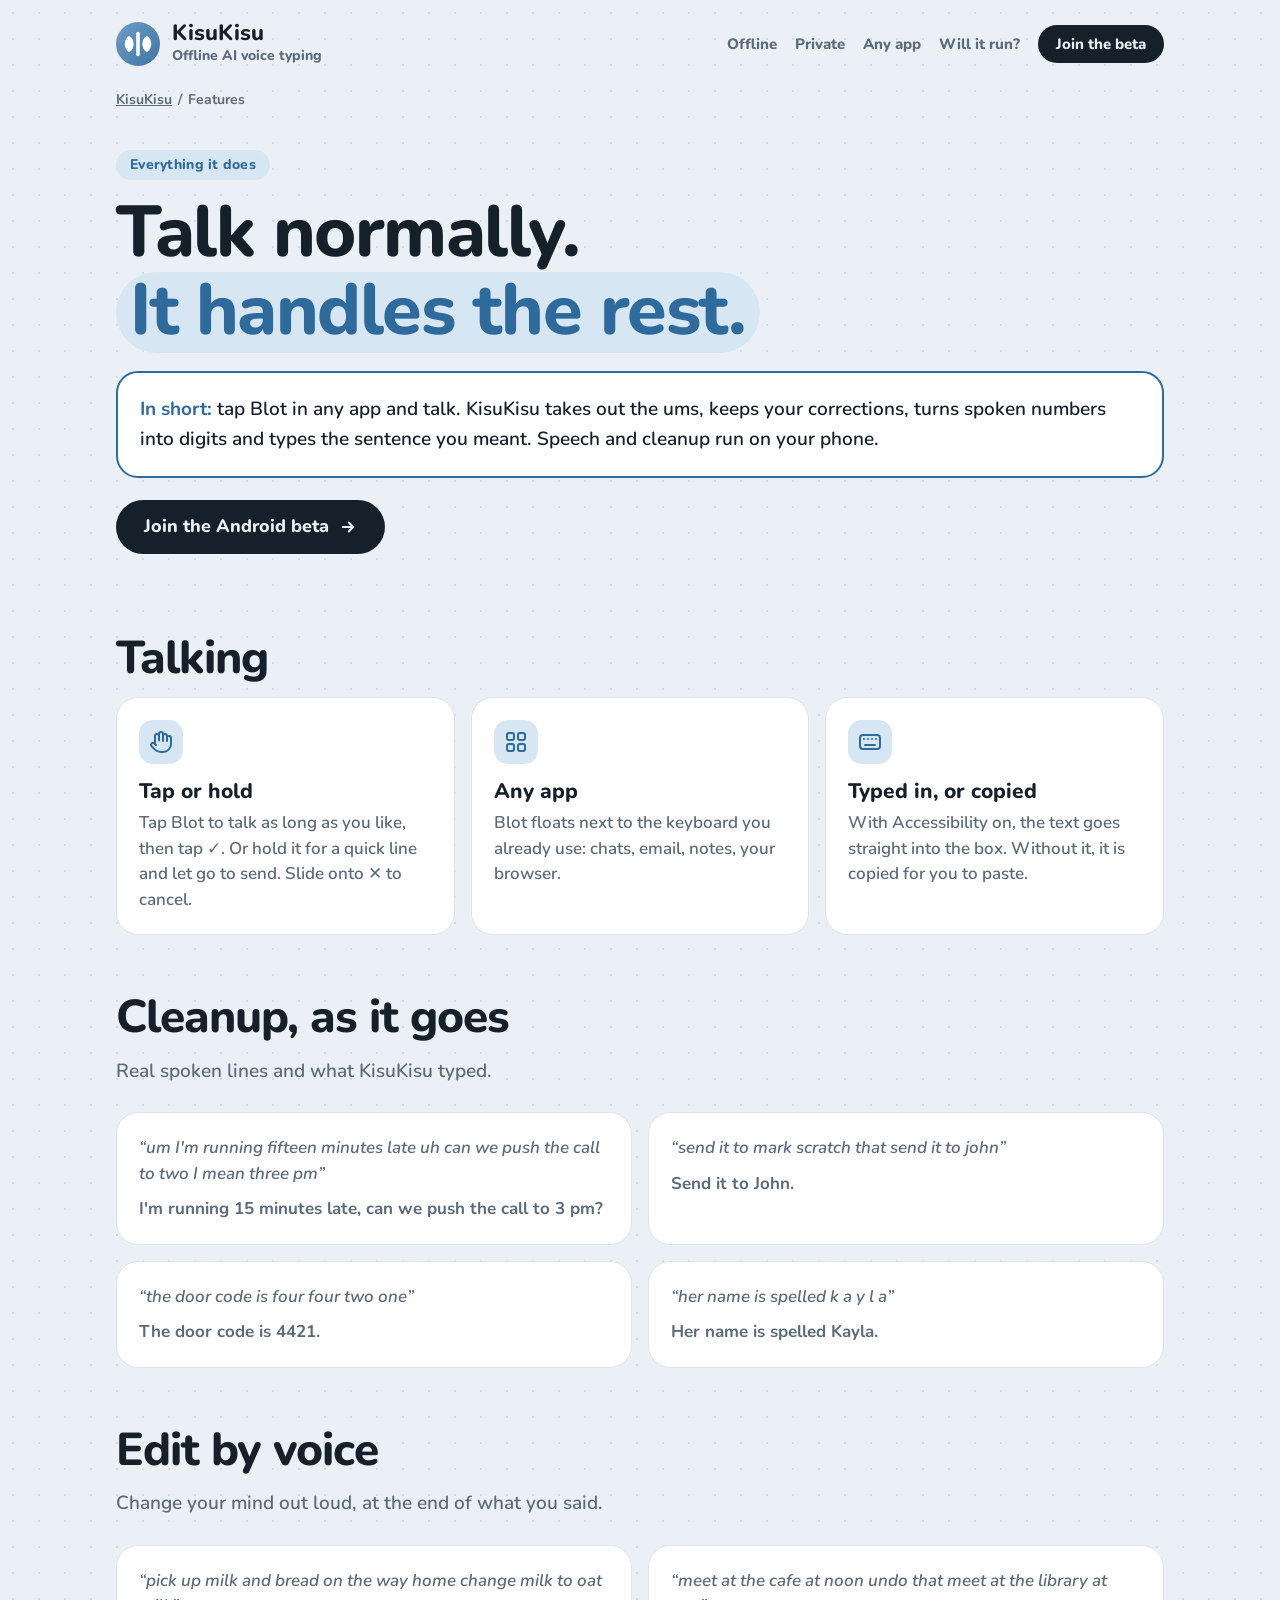
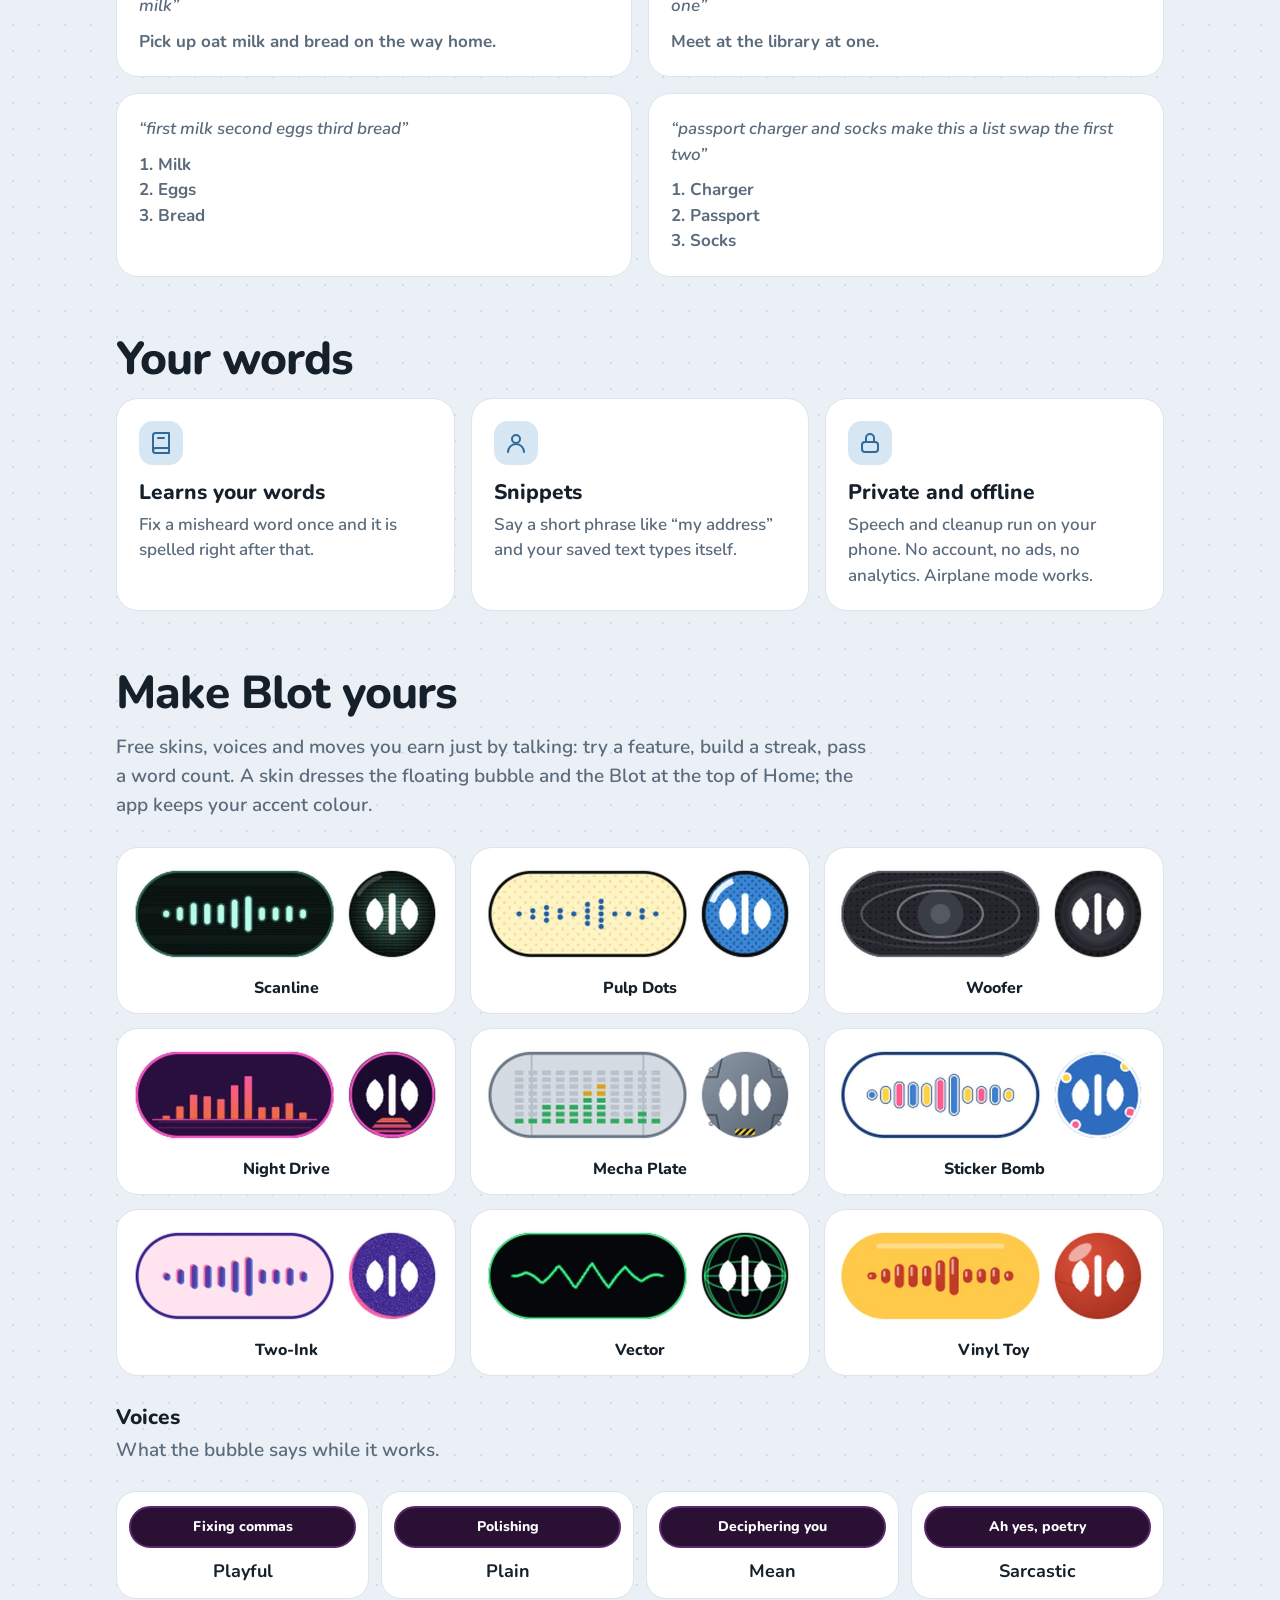
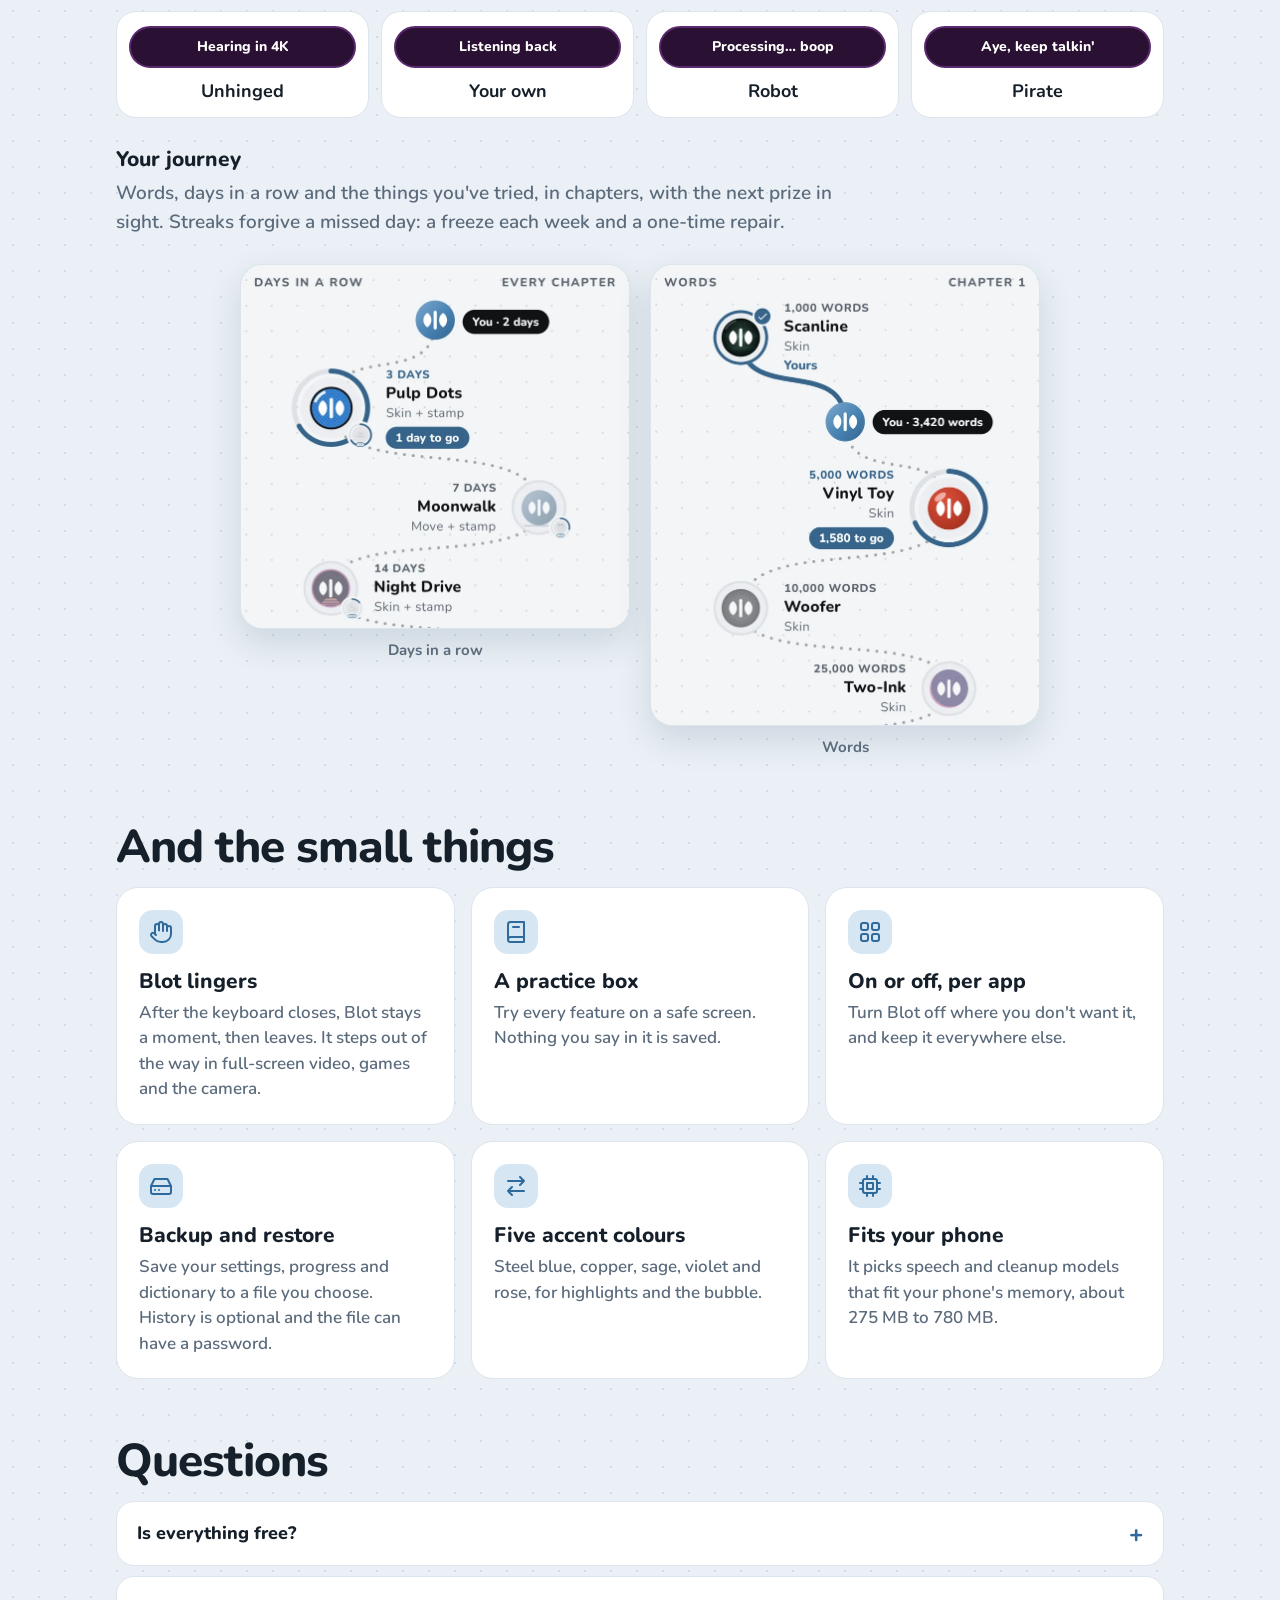
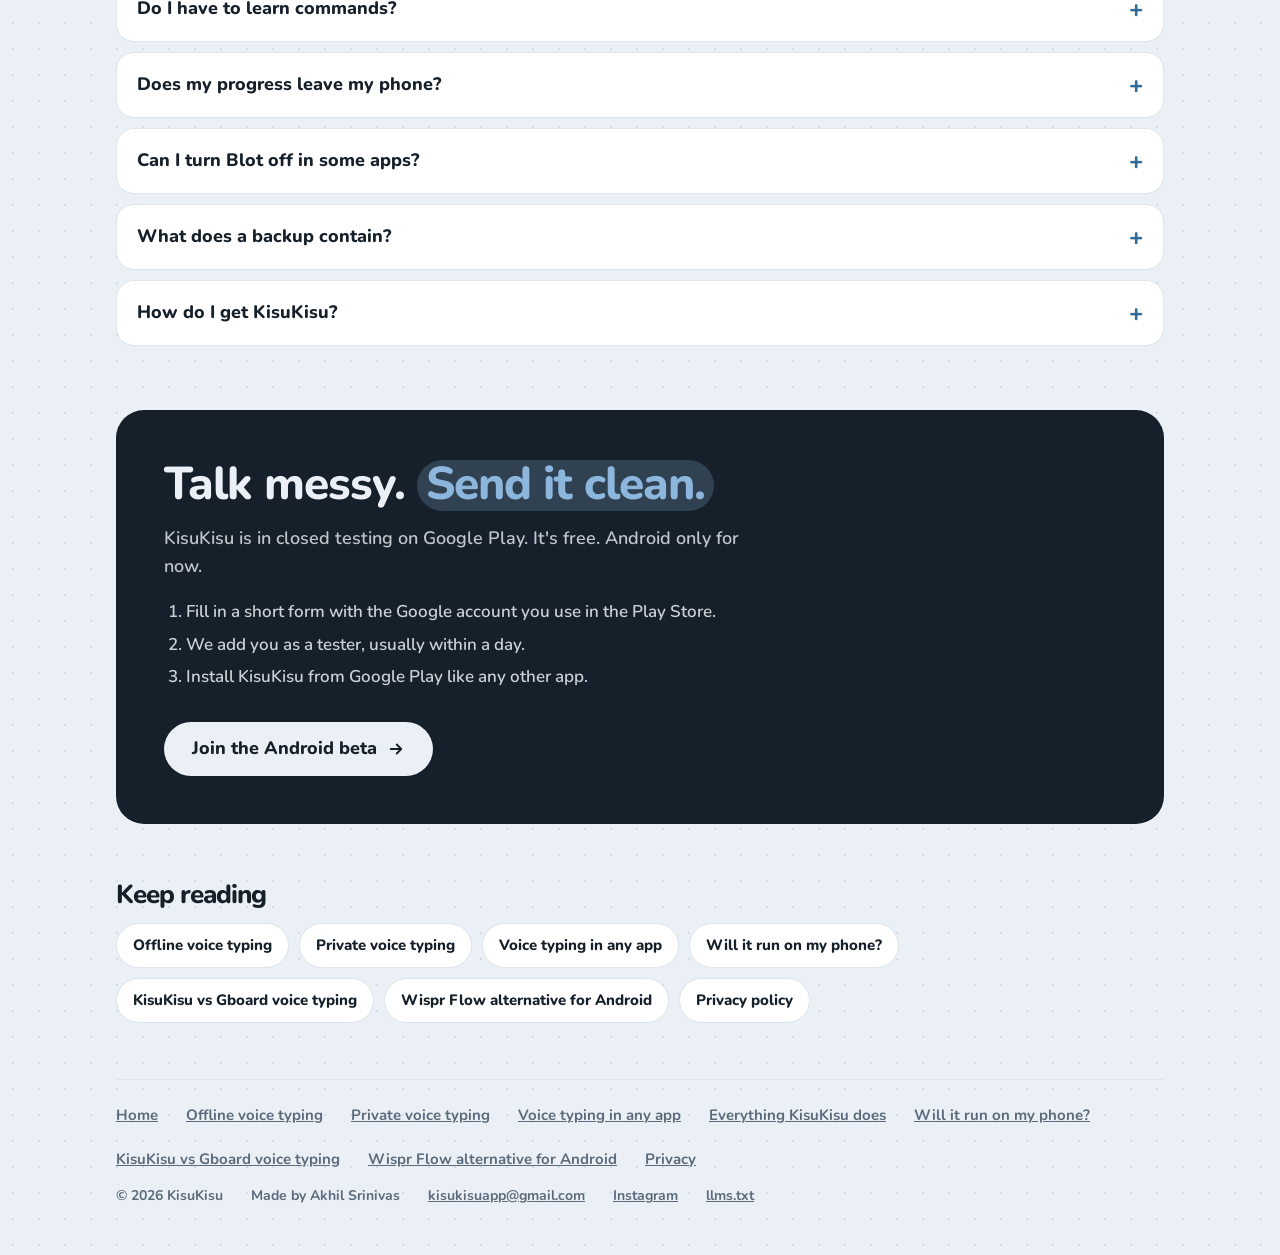
==== features.html @ 917e9ddc "Site: new homepage around the app's real bubble, one Features page, no version talk The homepage Blo" ====
<!doctype html>
<html lang="en">
<head>
<meta charset="utf-8">
<meta name="viewport" content="width=device-width, initial-scale=1">
<title>KisuKisu Features: Voice Typing Cleanup, Edit by Voice, Skins and More</title>
<meta name="description" content="Everything KisuKisu does: cleans up speech as you talk, edits by voice, learns your words, works in any app, runs on your phone, and lets you earn free skins and voices.">
<link rel="canonical" href="https://kisukisu-app.github.io/features.html">
<meta name="robots" content="index, follow">
<meta name="theme-color" content="#EAF0F5">
<meta property="og:type" content="article">
<meta property="og:site_name" content="KisuKisu">
<meta property="og:title" content="KisuKisu Features: Voice Typing Cleanup, Edit by Voice, Skins and More">
<meta property="og:description" content="Everything KisuKisu does: cleans up speech as you talk, edits by voice, learns your words, works in any app, runs on your phone, and lets you earn free skins and voices.">
<meta property="og:url" content="https://kisukisu-app.github.io/features.html">
<meta property="og:image" content="https://kisukisu-app.github.io/assets/og.png">
<meta property="og:image:width" content="1200">
<meta property="og:image:height" content="630">
<meta property="og:image:alt" content="KisuKisu: Talk messy. Send it clean. A phone with the voice bubble above the keyboard.">
<meta name="twitter:card" content="summary_large_image">
<meta name="twitter:title" content="KisuKisu Features: Voice Typing Cleanup, Edit by Voice, Skins and More">
<meta name="twitter:description" content="Everything KisuKisu does: cleans up speech as you talk, edits by voice, learns your words, works in any app, runs on your phone, and lets you earn free skins and voices.">
<meta name="twitter:image" content="https://kisukisu-app.github.io/assets/og.png">
<link rel="preconnect" href="https://fonts.googleapis.com">
<link rel="preconnect" href="https://fonts.gstatic.com" crossorigin>
<link href="https://fonts.googleapis.com/css2?family=Nunito:wght@600;700;800&display=swap" rel="stylesheet">
<link rel="stylesheet" href="assets/site.css">
<script type="application/ld+json">
{
 "@context": "https://schema.org",
 "@type": "BreadcrumbList",
 "itemListElement": [
  {
   "@type": "ListItem",
   "position": 1,
   "name": "KisuKisu",
   "item": "https://kisukisu-app.github.io/"
  },
  {
   "@type": "ListItem",
   "position": 2,
   "name": "Features",
   "item": "https://kisukisu-app.github.io/features.html"
  }
 ]
}
</script>
<script type="application/ld+json">
{
 "@context": "https://schema.org",
 "@type": "FAQPage",
 "mainEntity": [
  {
   "@type": "Question",
   "name": "Is everything free?",
   "acceptedAnswer": {
    "@type": "Answer",
    "text": "Yes. KisuKisu is free, and so are the skins, voices and moves. There is nothing to buy, and nothing you earn is ever taken away."
   }
  },
  {
   "@type": "Question",
   "name": "Do I have to learn commands?",
   "acceptedAnswer": {
    "@type": "Answer",
    "text": "No. Talk normally and the cleanup does the rest. The spoken edits below are there when you want them."
   }
  },
  {
   "@type": "Question",
   "name": "Does my progress leave my phone?",
   "acceptedAnswer": {
    "@type": "Answer",
    "text": "No. Your journey, streaks and rewards stay on the phone. Nothing is sent anywhere."
   }
  },
  {
   "@type": "Question",
   "name": "Can I turn Blot off in some apps?",
   "acceptedAnswer": {
    "@type": "Answer",
    "text": "Yes. Turn the bubble on or off for each app."
   }
  },
  {
   "@type": "Question",
   "name": "What does a backup contain?",
   "acceptedAnswer": {
    "@type": "Answer",
    "text": "Your settings, rewards progress, per-app choices and dictionary. Dictation history is optional and you choose it. You can add a password. The file goes where you save it, and KisuKisu never sends it anywhere."
   }
  },
  {
   "@type": "Question",
   "name": "How do I get KisuKisu?",
   "acceptedAnswer": {
    "@type": "Answer",
    "text": "KisuKisu is in closed testing on Google Play. Fill in the short form with the Google account you use in the Play Store. We add you, usually within a day, and you install it from Google Play."
   }
  }
 ]
}
</script>
</head>
<body>
<div class="wrap">
<header class="top">
  <a class="lock" href="./" aria-label="KisuKisu home"><svg width="44" height="44" viewBox="0 0 100 100" aria-hidden="true"><defs><linearGradient id="g" x1="0" y1="0" x2="1" y2="1"><stop offset="0" stop-color="#6E9CC6"/><stop offset="1" stop-color="#3F76A4"/></linearGradient></defs><circle cx="50" cy="50" r="50" fill="url(#g)"/><path transform="translate(7 7) scale(0.86)" fill="#fff" d="M26.7,28.5 A25.43,25.43 0 0,0 26.7,71.5 A25.43,25.43 0 0,0 26.7,28.5 Z M45.25,22.05 A4.75,4.75 0 0,1 54.75,22.05 L54.75,77.95 A4.75,4.75 0 0,1 45.25,77.95 Z M73.3,28.5 A25.43,25.43 0 0,0 73.3,71.5 A25.43,25.43 0 0,0 73.3,28.5 Z"/></svg><div><b>KisuKisu</b><span>Offline AI voice typing</span></div></a>
  <nav aria-label="Main"><a class="nl" href="offline-voice-typing.html">Offline</a><a class="nl" href="private-voice-typing.html">Private</a><a class="nl" href="voice-typing-any-app.html">Any app</a><a class="nl" href="will-it-run-on-my-phone.html">Will it run?</a><a class="cta small" href="https://forms.gle/dwdAoq4V1xZWSHcG6">Join the beta</a></nav>
</header>
<main>

<nav class="crumbs" aria-label="Breadcrumb"><a href="./">KisuKisu</a><span aria-hidden="true">/</span>Features</nav>
<section class="hero">
  <p class="kicker">Everything it does</p>
  <h1 class="mid">Talk normally. <em>It handles the rest.</em></h1>
  <div class="answer"><b>In short:</b> tap Blot in any app and talk. KisuKisu takes out the ums, keeps your corrections, turns spoken numbers into digits and types the sentence you meant. Speech and cleanup run on your phone.</div>
  <p style="margin-top:22px"><a class="cta" href="https://forms.gle/dwdAoq4V1xZWSHcG6">Join the Android beta <svg width="18" height="18" viewBox="0 0 24 24" fill="none" stroke="currentColor" stroke-width="2.5" stroke-linecap="round" stroke-linejoin="round" aria-hidden="true"><path d="M5 12h14M13 6l6 6-6 6"/></svg></a></p>
</section>

<section>
  <h2>Talking</h2>
  <div class="grid">
<div class="card"><div class="ico"><svg width="24" height="24" viewBox="0 0 24 24" fill="none" stroke="currentColor" stroke-width="2" stroke-linecap="round" stroke-linejoin="round" aria-hidden="true"><path d="M18 11V6a2 2 0 0 0-4 0v5M14 10V4a2 2 0 0 0-4 0v6M10 10.5V6a2 2 0 0 0-4 0v8"/><path d="M18 8a2 2 0 1 1 4 0v6a8 8 0 0 1-8 8h-2c-2.8 0-4.5-.9-6-2.4l-3.6-3.6a2 2 0 0 1 2.8-2.8L7 15"/></svg></div><h3>Tap or hold</h3><p>Tap Blot to talk as long as you like, then tap ✓. Or hold it for a quick line and let go to send. Slide onto ✕ to cancel.</p></div>
<div class="card"><div class="ico"><svg width="24" height="24" viewBox="0 0 24 24" fill="none" stroke="currentColor" stroke-width="2" stroke-linecap="round" stroke-linejoin="round" aria-hidden="true"><rect x="3" y="3" width="7" height="7" rx="2"/><rect x="14" y="3" width="7" height="7" rx="2"/><rect x="3" y="14" width="7" height="7" rx="2"/><rect x="14" y="14" width="7" height="7" rx="2"/></svg></div><h3>Any app</h3><p>Blot floats next to the keyboard you already use: chats, email, notes, your browser.</p></div>
<div class="card"><div class="ico"><svg width="24" height="24" viewBox="0 0 24 24" fill="none" stroke="currentColor" stroke-width="2" stroke-linecap="round" stroke-linejoin="round" aria-hidden="true"><rect x="2" y="5" width="20" height="14" rx="3"/><path d="M6 9h.01M10 9h.01M14 9h.01M18 9h.01M7 15h10"/></svg></div><h3>Typed in, or copied</h3><p>With Accessibility on, the text goes straight into the box. Without it, it is copied for you to paste.</p></div>
</div>
</section>

<section>
  <h2>Cleanup, as it goes</h2>
  <p class="sub">Real spoken lines and what KisuKisu typed.</p>
  <div class="grid two">
    <div class="card"><p><i>“um I'm running fifteen minutes late uh can we push the call to two I mean three pm”</i></p><p><b>I'm running 15 minutes late, can we push the call to 3 pm?</b></p></div>
    <div class="card"><p><i>“send it to mark scratch that send it to john”</i></p><p><b>Send it to John.</b></p></div>
    <div class="card"><p><i>“the door code is four four two one”</i></p><p><b>The door code is 4421.</b></p></div>
    <div class="card"><p><i>“her name is spelled k a y l a”</i></p><p><b>Her name is spelled Kayla.</b></p></div>
  </div>
</section>

<section>
  <h2>Edit by voice</h2>
  <p class="sub">Change your mind out loud, at the end of what you said.</p>
  <div class="grid two">
    <div class="card"><p><i>“pick up milk and bread on the way home change milk to oat milk”</i></p><p><b>Pick up oat milk and bread on the way home.</b></p></div>
    <div class="card"><p><i>“meet at the cafe at noon undo that meet at the library at one”</i></p><p><b>Meet at the library at one.</b></p></div>
    <div class="card"><p><i>“first milk second eggs third bread”</i></p><p><b>1. Milk<br>2. Eggs<br>3. Bread</b></p></div>
    <div class="card"><p><i>“passport charger and socks make this a list swap the first two”</i></p><p><b>1. Charger<br>2. Passport<br>3. Socks</b></p></div>
  </div>
</section>

<section>
  <h2>Your words</h2>
  <div class="grid">
<div class="card"><div class="ico"><svg width="24" height="24" viewBox="0 0 24 24" fill="none" stroke="currentColor" stroke-width="2" stroke-linecap="round" stroke-linejoin="round" aria-hidden="true"><path d="M4 19.5v-15A2.5 2.5 0 0 1 6.5 2H20v20H6.5a2.5 2.5 0 0 1 0-5H20"/><path d="M9 7h6"/></svg></div><h3>Learns your words</h3><p>Fix a misheard word once and it is spelled right after that.</p></div>
<div class="card"><div class="ico"><svg width="24" height="24" viewBox="0 0 24 24" fill="none" stroke="currentColor" stroke-width="2" stroke-linecap="round" stroke-linejoin="round" aria-hidden="true"><circle cx="12" cy="8" r="4"/><path d="M4 21a8 8 0 0 1 16 0"/></svg></div><h3>Snippets</h3><p>Say a short phrase like “my address” and your saved text types itself.</p></div>
<div class="card"><div class="ico"><svg width="24" height="24" viewBox="0 0 24 24" fill="none" stroke="currentColor" stroke-width="2" stroke-linecap="round" stroke-linejoin="round" aria-hidden="true"><rect x="4" y="11" width="16" height="10" rx="3"/><path d="M8 11V7a4 4 0 0 1 8 0v4"/></svg></div><h3>Private and offline</h3><p>Speech and cleanup run on your phone. No account, no ads, no analytics. Airplane mode works.</p></div>
</div>
</section>

<section id="make-it-yours">
  <h2>Make Blot yours</h2>
  <p class="sub">Free skins, voices and moves you earn just by talking: try a feature, build a streak, pass a word count. A skin dresses the floating bubble and the Blot at the top of Home; the app keeps your accent colour.</p>
  <div class="skins"><figure class="skin"><img src="assets/app/skin-scanline.webp" width="284" height="96" loading="lazy" alt="Scanline skin: the listening pill and the bubble"><figcaption>Scanline</figcaption></figure><figure class="skin"><img src="assets/app/skin-pulp.webp" width="284" height="96" loading="lazy" alt="Pulp Dots skin: the listening pill and the bubble"><figcaption>Pulp Dots</figcaption></figure><figure class="skin"><img src="assets/app/skin-woofer.webp" width="284" height="96" loading="lazy" alt="Woofer skin: the listening pill and the bubble"><figcaption>Woofer</figcaption></figure><figure class="skin"><img src="assets/app/skin-nightdrive.webp" width="284" height="96" loading="lazy" alt="Night Drive skin: the listening pill and the bubble"><figcaption>Night Drive</figcaption></figure><figure class="skin"><img src="assets/app/skin-mecha.webp" width="284" height="96" loading="lazy" alt="Mecha Plate skin: the listening pill and the bubble"><figcaption>Mecha Plate</figcaption></figure><figure class="skin"><img src="assets/app/skin-sticker.webp" width="284" height="96" loading="lazy" alt="Sticker Bomb skin: the listening pill and the bubble"><figcaption>Sticker Bomb</figcaption></figure><figure class="skin"><img src="assets/app/skin-twoink.webp" width="284" height="96" loading="lazy" alt="Two-Ink skin: the listening pill and the bubble"><figcaption>Two-Ink</figcaption></figure><figure class="skin"><img src="assets/app/skin-vector.webp" width="284" height="96" loading="lazy" alt="Vector skin: the listening pill and the bubble"><figcaption>Vector</figcaption></figure><figure class="skin"><img src="assets/app/skin-vinyl.webp" width="284" height="96" loading="lazy" alt="Vinyl Toy skin: the listening pill and the bubble"><figcaption>Vinyl Toy</figcaption></figure></div>
  <h3 style="margin-top:28px">Voices</h3>
  <p class="sub">What the bubble says while it works.</p>
  <div class="voices"><div class="voice"><span class="vline">Fixing commas</span><b>Playful</b></div><div class="voice"><span class="vline">Polishing</span><b>Plain</b></div><div class="voice"><span class="vline">Deciphering you</span><b>Mean</b></div><div class="voice"><span class="vline">Ah yes, poetry</span><b>Sarcastic</b></div><div class="voice"><span class="vline">Hearing in 4K</span><b>Unhinged</b></div><div class="voice"><span class="vline">Listening back</span><b>Your own</b></div><div class="voice"><span class="vline">Processing… boop</span><b>Robot</b></div><div class="voice"><span class="vline">Aye, keep talkin&#x27;</span><b>Pirate</b></div></div>
  <h3 style="margin-top:28px">Your journey</h3>
  <p class="sub">Words, days in a row and the things you've tried, in chapters, with the next prize in sight. Streaks forgive a missed day: a freeze each week and a one-time repair.</p>
  <div class="shots">
    <figure class="shot"><img src="assets/app/crop-journey-days.webp" width="780" height="730" loading="lazy" alt="Your journey, days in a row: 3 days unlocks the Pulp Dots skin, 7 days the Moonwalk move, 14 days the Night Drive skin"><figcaption>Days in a row</figcaption></figure>
    <figure class="shot"><img src="assets/app/crop-journey-words.webp" width="780" height="925" loading="lazy" alt="Your journey, words: 1,000 words unlocks Scanline, 5,000 Vinyl Toy, 10,000 Woofer, 25,000 Two-Ink"><figcaption>Words</figcaption></figure>
  </div>
</section>

<section>
  <h2>And the small things</h2>
  <div class="grid">
<div class="card"><div class="ico"><svg width="24" height="24" viewBox="0 0 24 24" fill="none" stroke="currentColor" stroke-width="2" stroke-linecap="round" stroke-linejoin="round" aria-hidden="true"><path d="M18 11V6a2 2 0 0 0-4 0v5M14 10V4a2 2 0 0 0-4 0v6M10 10.5V6a2 2 0 0 0-4 0v8"/><path d="M18 8a2 2 0 1 1 4 0v6a8 8 0 0 1-8 8h-2c-2.8 0-4.5-.9-6-2.4l-3.6-3.6a2 2 0 0 1 2.8-2.8L7 15"/></svg></div><h3>Blot lingers</h3><p>After the keyboard closes, Blot stays a moment, then leaves. It steps out of the way in full-screen video, games and the camera.</p></div>
<div class="card"><div class="ico"><svg width="24" height="24" viewBox="0 0 24 24" fill="none" stroke="currentColor" stroke-width="2" stroke-linecap="round" stroke-linejoin="round" aria-hidden="true"><path d="M4 19.5v-15A2.5 2.5 0 0 1 6.5 2H20v20H6.5a2.5 2.5 0 0 1 0-5H20"/><path d="M9 7h6"/></svg></div><h3>A practice box</h3><p>Try every feature on a safe screen. Nothing you say in it is saved.</p></div>
<div class="card"><div class="ico"><svg width="24" height="24" viewBox="0 0 24 24" fill="none" stroke="currentColor" stroke-width="2" stroke-linecap="round" stroke-linejoin="round" aria-hidden="true"><rect x="3" y="3" width="7" height="7" rx="2"/><rect x="14" y="3" width="7" height="7" rx="2"/><rect x="3" y="14" width="7" height="7" rx="2"/><rect x="14" y="14" width="7" height="7" rx="2"/></svg></div><h3>On or off, per app</h3><p>Turn Blot off where you don't want it, and keep it everywhere else.</p></div>
<div class="card"><div class="ico"><svg width="24" height="24" viewBox="0 0 24 24" fill="none" stroke="currentColor" stroke-width="2" stroke-linecap="round" stroke-linejoin="round" aria-hidden="true"><path d="M22 12H2M5.5 5h13L22 12v6a2 2 0 0 1-2 2H4a2 2 0 0 1-2-2v-6z"/><path d="M6 16h.01M10 16h.01"/></svg></div><h3>Backup and restore</h3><p>Save your settings, progress and dictionary to a file you choose. History is optional and the file can have a password.</p></div>
<div class="card"><div class="ico"><svg width="24" height="24" viewBox="0 0 24 24" fill="none" stroke="currentColor" stroke-width="2" stroke-linecap="round" stroke-linejoin="round" aria-hidden="true"><path d="m16 3 4 4-4 4M20 7H4M8 21l-4-4 4-4M4 17h16"/></svg></div><h3>Five accent colours</h3><p>Steel blue, copper, sage, violet and rose, for highlights and the bubble.</p></div>
<div class="card"><div class="ico"><svg width="24" height="24" viewBox="0 0 24 24" fill="none" stroke="currentColor" stroke-width="2" stroke-linecap="round" stroke-linejoin="round" aria-hidden="true"><rect x="5" y="5" width="14" height="14" rx="2"/><path d="M9 9h6v6H9zM9 2v3M15 2v3M9 19v3M15 19v3M2 9h3M2 15h3M19 9h3M19 15h3"/></svg></div><h3>Fits your phone</h3><p>It picks speech and cleanup models that fit your phone's memory, about 275 MB to 780 MB.</p></div>
</div>
</section>

<section>
  <h2>Questions</h2>
  <div class="faq">
<details><summary>Is everything free?</summary><div><p>Yes. KisuKisu is free, and so are the skins, voices and moves. There is nothing to buy, and nothing you earn is ever taken away.</p></div></details>
<details><summary>Do I have to learn commands?</summary><div><p>No. Talk normally and the cleanup does the rest. The spoken edits below are there when you want them.</p></div></details>
<details><summary>Does my progress leave my phone?</summary><div><p>No. Your journey, streaks and rewards stay on the phone. Nothing is sent anywhere.</p></div></details>
<details><summary>Can I turn Blot off in some apps?</summary><div><p>Yes. Turn the bubble on or off for each app.</p></div></details>
<details><summary>What does a backup contain?</summary><div><p>Your settings, rewards progress, per-app choices and dictionary. Dictation history is optional and you choose it. You can add a password. The file goes where you save it, and KisuKisu never sends it anywhere.</p></div></details>
<details><summary>How do I get KisuKisu?</summary><div><p>KisuKisu is in closed testing on Google Play. <a href="https://forms.gle/dwdAoq4V1xZWSHcG6">Fill in the short form</a> with the Google account you use in the Play Store. We add you, usually within a day, and you install it from Google Play.</p></div></details>
</div>
</section>

<section id="beta" class="beta">
  <h2>Talk messy. <em>Send it clean.</em></h2>
  <p>KisuKisu is in closed testing on Google Play. It's free. Android only for now.</p>
  <ol>
    <li>Fill in a short form with the Google account you use in the Play Store.</li>
    <li>We add you as a tester, usually within a day.</li>
    <li>Install KisuKisu from Google Play like any other app.</li>
  </ol>
  <a class="cta" href="https://forms.gle/dwdAoq4V1xZWSHcG6">Join the Android beta <svg width="18" height="18" viewBox="0 0 24 24" fill="none" stroke="currentColor" stroke-width="2.5" stroke-linecap="round" stroke-linejoin="round" aria-hidden="true"><path d="M5 12h14M13 6l6 6-6 6"/></svg></a>
</section>
<section><h2 style="font-size:26px">Keep reading</h2><div class="related"><a href="offline-voice-typing.html">Offline voice typing</a><a href="private-voice-typing.html">Private voice typing</a><a href="voice-typing-any-app.html">Voice typing in any app</a><a href="will-it-run-on-my-phone.html">Will it run on my phone?</a><a href="compare/gboard-voice-typing.html">KisuKisu vs Gboard voice typing</a><a href="compare/wispr-flow-alternative-android.html">Wispr Flow alternative for Android</a><a href="privacy.html">Privacy policy</a></div></section>

</main>
<footer>
  <div class="cols"><a href="./">Home</a><a href="offline-voice-typing.html">Offline voice typing</a><a href="private-voice-typing.html">Private voice typing</a><a href="voice-typing-any-app.html">Voice typing in any app</a><a href="features.html">Everything KisuKisu does</a><a href="will-it-run-on-my-phone.html">Will it run on my phone?</a><a href="compare/gboard-voice-typing.html">KisuKisu vs Gboard voice typing</a><a href="compare/wispr-flow-alternative-android.html">Wispr Flow alternative for Android</a><a href="privacy.html">Privacy</a></div>
  <div class="cols fine"><span>© 2026 KisuKisu</span><span>Made by Akhil Srinivas</span><a href="mailto:kisukisuapp@gmail.com">kisukisuapp@gmail.com</a><a href="https://instagram.com/kisukisuapp">Instagram</a><a href="llms.txt">llms.txt</a></div>
</footer>
</div>
</body>
</html>
---- assets/site.css ----
/* KisuKisu site: shared styles. Brand: dotted sky background, Nunito, blue accent, pill highlight. */
:root {
  --bg: #EAF0F5; --dots: #D2DCE6; --card: #FFFFFF; --ink: #16202B; --ink2: #5B6B7C;
  --accent: #2F6A9C; --pop: #D6E6F3; --line: #DCE4EC; --stage: #11161D; --ok: #2E7D5B;
  --radius: 22px; --max: 1080px;
}
@media (prefers-color-scheme: dark) {
  :root { --bg: #0E1116; --dots: #1F252D; --card: #161B22; --ink: #EEF2F6; --ink2: #93A1B0;
    --accent: #8DB6DC; --pop: rgba(110,156,198,.28); --line: #28303A; --stage: #0A0D11; --ok: #6CC79E; }
}
* { box-sizing: border-box; }
html { -webkit-text-size-adjust: 100%; scroll-behavior: smooth; }
body { margin: 0; background: var(--bg); background-image: radial-gradient(var(--dots) 1.4px, transparent 1.5px);
  background-size: 26px 26px; color: var(--ink); font-family: Nunito, system-ui, sans-serif; font-weight: 600;
  line-height: 1.55; font-size: 17px; overflow-x: hidden; }
a { color: var(--accent); }
img, video { max-width: 100%; }
.wrap { max-width: var(--max); margin: 0 auto; padding: 0 16px; }

/* top bar */
.top { display: flex; align-items: center; justify-content: space-between; gap: 12px; padding: 22px 0 0; }
.lock { display: flex; align-items: center; gap: 12px; text-decoration: none; color: inherit; min-width: 0; }
.lock svg { flex: none; }
.lock b { font-size: 22px; font-weight: 800; display: block; line-height: 1.05; }
.lock span { color: var(--ink2); font-weight: 800; font-size: 14px; display: block; }
.top nav { display: flex; align-items: center; gap: 18px; }
.top nav a.nl { color: var(--ink2); text-decoration: none; font-weight: 800; font-size: 15px; }
.top nav a.nl:hover { color: var(--ink); }
@media (max-width: 860px) { .top nav a.nl { display: none; } }
@media (max-width: 420px) { .lock span { display: none; } }

/* breadcrumb */
.crumbs { margin: 22px 0 0; font-size: 14px; color: var(--ink2); font-weight: 700; }
.crumbs a { color: var(--ink2); }
.crumbs span[aria-hidden] { margin: 0 6px; }

/* buttons */
.cta { display: inline-flex; align-items: center; justify-content: center; gap: 10px; background: var(--ink); color: var(--bg);
  text-decoration: none; font-weight: 800; font-size: 18px; border-radius: 999px; padding: 16px 28px; line-height: 1.2; }
.cta:hover { opacity: .9; }
.cta.small { font-size: 15px; padding: 10px 18px; white-space: nowrap; }
.cta svg { flex: none; }
.under { margin: 12px 0 0; color: var(--ink2); font-size: 15px; font-weight: 700; }

/* hero */
.hero { padding: 40px 0 8px; }
.kicker { display: inline-block; color: var(--accent); background: var(--pop); border-radius: 999px; padding: 4px 14px;
  font-weight: 800; font-size: 14px; letter-spacing: .02em; margin: 0 0 14px; }
h1 { font-size: clamp(42px, 8.4vw, 96px); line-height: 1.08; letter-spacing: -2px; margin: 0 0 18px; font-weight: 800; }
h1.mid { font-size: clamp(38px, 6.4vw, 72px); letter-spacing: -1.5px; }
h1 em, h2 em { font-style: normal; color: var(--accent); background: var(--pop); border-radius: 999px; display: inline-block;
  line-height: 1; padding: 0.02em 0.2em 0.1em; }
.lede { font-size: clamp(19px, 2.3vw, 23px); line-height: 1.45; margin: 0 0 24px; max-width: 34em; }
.promises { font-size: clamp(20px, 2.6vw, 26px); font-weight: 800; margin: 0 0 24px; }
.split { display: grid; grid-template-columns: minmax(0, 1.25fr) minmax(0, .75fr); gap: 40px; align-items: center; }
@media (max-width: 820px) { .split { grid-template-columns: 1fr; gap: 28px; } }

/* media */
.demo { width: 100%; border-radius: 24px; border: 1px solid var(--line); display: block; background: var(--stage); }
.reel { position: relative; width: 100%; max-width: 340px; margin: 0 auto; aspect-ratio: 9 / 16; border-radius: 30px;
  overflow: hidden; background: var(--stage); border: 1px solid var(--line); box-shadow: 0 20px 50px rgba(22,32,43,.16); }
.reel video { position: absolute; inset: 0; width: 100%; height: 100%; object-fit: contain; display: block; }
@media (max-width: 820px) { .reel { max-width: 300px; } }

/* sections */
section { padding: 56px 0 0; }
h2 { font-size: clamp(30px, 4.4vw, 46px); line-height: 1.12; letter-spacing: -1px; margin: 0 0 14px; font-weight: 800; }
h3 { font-size: 21px; line-height: 1.25; margin: 0 0 6px; font-weight: 800; }
.sub { color: var(--ink2); font-size: 19px; margin: 0 0 26px; max-width: 40em; }
p { margin: 0 0 14px; }
.card { background: var(--card); border: 1px solid var(--line); border-radius: var(--radius); padding: 22px; }
.card p { margin: 0; color: var(--ink2); line-height: 1.5; }
.card p + p { margin-top: 10px; }
.card a.more { display: inline-block; margin-top: 10px; font-weight: 800; text-decoration: none; }
.grid { display: grid; gap: 16px; grid-template-columns: repeat(3, minmax(0, 1fr)); }
.grid.four { grid-template-columns: repeat(4, minmax(0, 1fr)); }
.grid.two { grid-template-columns: repeat(2, minmax(0, 1fr)); }
@media (max-width: 960px) { .grid.four { grid-template-columns: repeat(2, minmax(0, 1fr)); } }
@media (max-width: 720px) { .grid, .grid.two, .grid.four { grid-template-columns: 1fr; } }
.ico { width: 44px; height: 44px; border-radius: 14px; background: var(--pop); color: var(--accent); display: grid;
  place-items: center; margin-bottom: 14px; }

/* problem / quote */
.quote { display: grid; gap: 14px; grid-template-columns: minmax(0, 1fr) minmax(0, 1fr); }
@media (max-width: 720px) { .quote { grid-template-columns: 1fr; } }
.said, .got { border-radius: var(--radius); padding: 22px; font-size: 19px; line-height: 1.45; }
.said { background: var(--card); border: 1px dashed var(--line); color: var(--ink2); }
.got { background: var(--card); border: 2px solid var(--accent); }
.tag { display: block; font-size: 13px; font-weight: 800; letter-spacing: .06em; text-transform: uppercase; margin-bottom: 8px; color: var(--ink2); }
.got .tag { color: var(--accent); }
.said s { text-decoration-color: rgba(214,80,80,.7); text-decoration-thickness: 2px; }

/* steps */
.steps { list-style: none; counter-reset: s; margin: 0; padding: 0; display: grid; gap: 16px; grid-template-columns: repeat(3, minmax(0, 1fr)); }
@media (max-width: 720px) { .steps { grid-template-columns: 1fr; } }
.steps li { counter-increment: s; background: var(--card); border: 1px solid var(--line); border-radius: var(--radius); padding: 22px; }
.steps li::before { content: counter(s); width: 44px; height: 44px; border-radius: 22px; background: var(--pop); color: var(--accent);
  font-weight: 800; font-size: 20px; display: grid; place-items: center; margin-bottom: 14px; }
.steps b { display: block; font-size: 20px; margin-bottom: 4px; }
.steps span { color: var(--ink2); line-height: 1.5; display: block; }

/* facts / tables */
.facts { background: var(--card); border: 1px solid var(--line); border-radius: var(--radius); padding: 6px 22px; }
.facts dl { margin: 0; }
.facts .row { display: grid; grid-template-columns: minmax(0, 220px) minmax(0, 1fr); gap: 16px; padding: 14px 0; border-top: 1px solid var(--line); }
.facts .row:first-child { border-top: 0; }
.facts dt { font-weight: 800; }
.facts dd { margin: 0; color: var(--ink2); }
@media (max-width: 620px) { .facts .row { grid-template-columns: 1fr; gap: 2px; } }
.tablewrap { overflow-x: auto; background: var(--card); border: 1px solid var(--line); border-radius: var(--radius); }
table { width: 100%; border-collapse: collapse; font-size: 16px; }
th, td { text-align: left; padding: 12px 16px; border-top: 1px solid var(--line); vertical-align: top; }
thead th { border-top: 0; font-size: 13px; text-transform: uppercase; letter-spacing: .06em; color: var(--ink2); }
td.num { white-space: nowrap; font-variant-numeric: tabular-nums; }
@media (max-width: 620px) {
  table.stack thead { display: none; }
  table.stack tr { display: block; padding: 10px 16px; border-top: 1px solid var(--line); }
  table.stack tr:first-child { border-top: 0; }
  table.stack td { display: block; border: 0; padding: 2px 0; }
  table.stack td[data-h]::before { content: attr(data-h) ": "; color: var(--ink2); font-weight: 800; }
}
.answer { background: var(--card); border: 2px solid var(--accent); border-radius: var(--radius); padding: 22px; font-size: 19px; }
.answer b { color: var(--accent); }
.note { color: var(--ink2); font-size: 15px; margin-top: 12px; }

/* gestures */
.gest { display: grid; grid-template-columns: minmax(0, 1fr) minmax(0, .8fr); gap: 32px; align-items: center; }
@media (max-width: 820px) { .gest { grid-template-columns: 1fr; } }
.gest .card + .card { margin-top: 14px; }

/* compare teaser */
.vs { display: grid; gap: 16px; grid-template-columns: repeat(2, minmax(0, 1fr)); }
@media (max-width: 720px) { .vs { grid-template-columns: 1fr; } }
.vs a.card { text-decoration: none; color: inherit; display: block; transition: border-color .15s; }
.vs a.card:hover { border-color: var(--accent); }
.vs .go { color: var(--accent); font-weight: 800; margin-top: 12px; display: inline-block; }

/* faq */
.faq { display: grid; gap: 10px; }
.faq details { background: var(--card); border: 1px solid var(--line); border-radius: 18px; padding: 0 20px; }
.faq summary { cursor: pointer; list-style: none; font-weight: 800; font-size: 18px; padding: 18px 28px 18px 0; position: relative; }
.faq summary::-webkit-details-marker { display: none; }
.faq summary::after { content: "+"; position: absolute; right: 0; top: 14px; font-size: 24px; color: var(--accent); }
.faq details[open] summary::after { content: "\2212"; }
.faq details > div { color: var(--ink2); padding: 0 0 18px; }
.faq details > div p:last-child { margin-bottom: 0; }

/* beta CTA */
.beta { margin-top: 64px; background: var(--ink); color: var(--bg); border-radius: 28px; padding: clamp(26px, 5vw, 48px); }
.beta h2 { color: var(--bg); }
.beta h2 em { background: rgba(141,182,220,.22); color: #8DB6DC; }
.beta p { color: var(--bg); opacity: .8; font-size: 18px; max-width: 34em; }
.beta .cta { background: var(--bg); color: var(--ink); margin-top: 8px; }
.beta ol { margin: 18px 0 24px; padding-left: 22px; opacity: .85; }
.beta ol li { margin: 6px 0; }
@media (prefers-color-scheme: dark) { .beta { background: #1B2532; color: var(--ink); } .beta h2, .beta p, .beta ol { color: var(--ink); } .beta .cta { background: var(--ink); color: #0E1116; } }

/* related + footer */
.related { display: flex; flex-wrap: wrap; gap: 10px; }
.related a { background: var(--card); border: 1px solid var(--line); border-radius: 999px; padding: 10px 16px; text-decoration: none; font-weight: 800; color: var(--ink); font-size: 15px; }
.related a:hover { border-color: var(--accent); }
footer { margin: 56px 0 0; padding: 24px 0 48px; border-top: 1px solid var(--line); color: var(--ink2); font-weight: 700; font-size: 15px; }
footer .cols { display: flex; gap: 20px 28px; flex-wrap: wrap; }
footer a { color: inherit; }
footer .fine { margin-top: 14px; font-size: 14px; }

/* 1.4 rewards: skin gallery and app screenshots */
.skins { display: grid; gap: 14px; grid-template-columns: repeat(3, minmax(0, 1fr)); margin: 8px 0 14px; }
.skin { margin: 0; background: #fff; border: 1px solid var(--line); border-radius: var(--radius); padding: 14px 12px 12px; text-align: center; }
.skin img { display: block; width: 100%; height: auto; border-radius: 12px; }
.skin figcaption { margin-top: 8px; font-weight: 800; color: #16202B; font-size: 16px; }
.shots { display: flex; flex-wrap: wrap; gap: 20px; justify-content: center; margin: 14px 0 6px; }
.shots.one { margin-top: 22px; }
.shot { margin: 0; width: min(390px, 100%); text-align: center; }
.shots.one .shot { width: min(560px, 100%); }
.shot img { display: block; width: 100%; height: auto; border-radius: 22px; border: 1px solid var(--line); background: #F3F6F9; box-shadow: 0 14px 34px rgba(30,60,90,.14); }
.shot figcaption { margin-top: 10px; color: var(--ink2); font-size: 15px; font-weight: 700; }
@media (max-width: 560px) { .skins { grid-template-columns: repeat(2, minmax(0, 1fr)); }  }

.voices { display: grid; gap: 12px; grid-template-columns: repeat(4, minmax(0, 1fr)); margin: 18px 0 6px; }
.voice { background: var(--card); border: 1px solid var(--line); border-radius: 20px; padding: 14px 12px 12px; text-align: center; }
.vline { display: block; background: #2A1033; color: #fff; border: 2px solid #5B2A6E; border-radius: 999px; padding: 8px 10px; font-size: 14px; font-weight: 800; }
.voice b { display: block; margin-top: 10px; font-size: 18px; }
@media (max-width: 700px) { .voices { grid-template-columns: repeat(2, minmax(0, 1fr)); } }
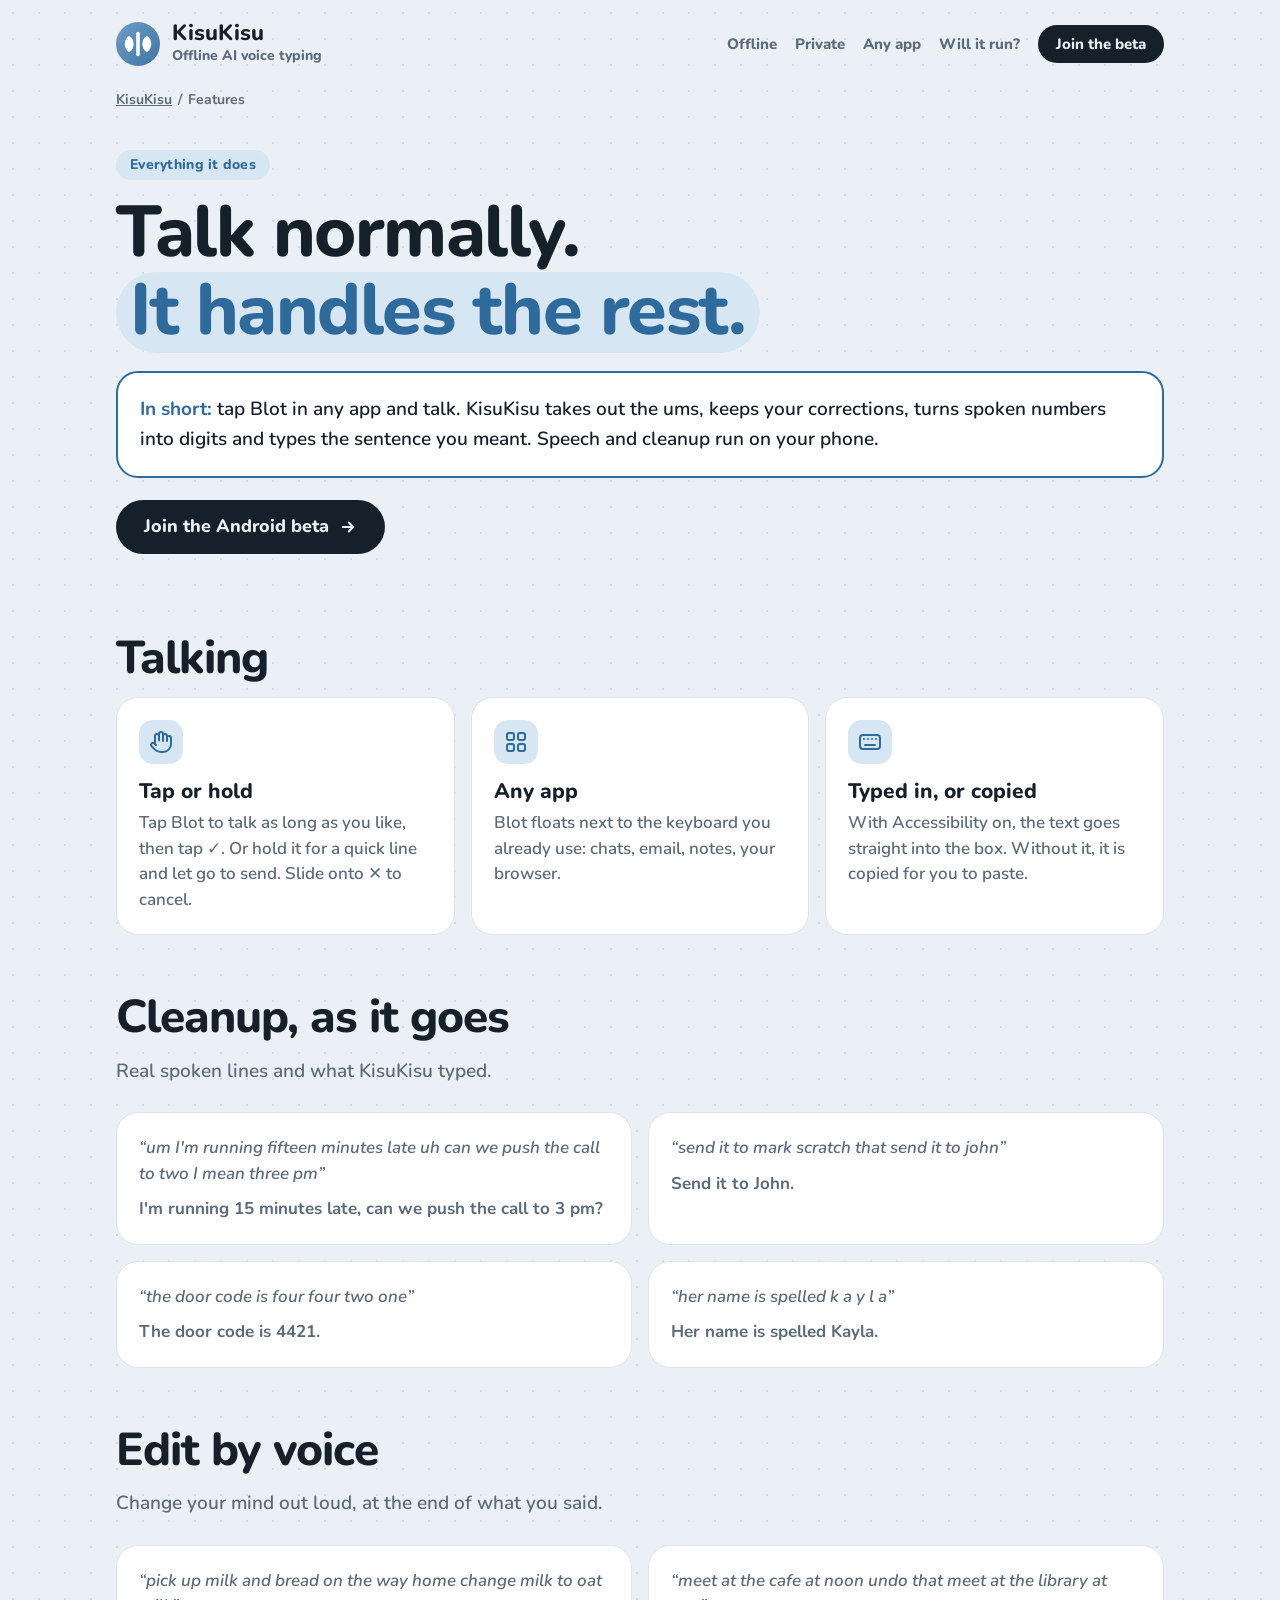
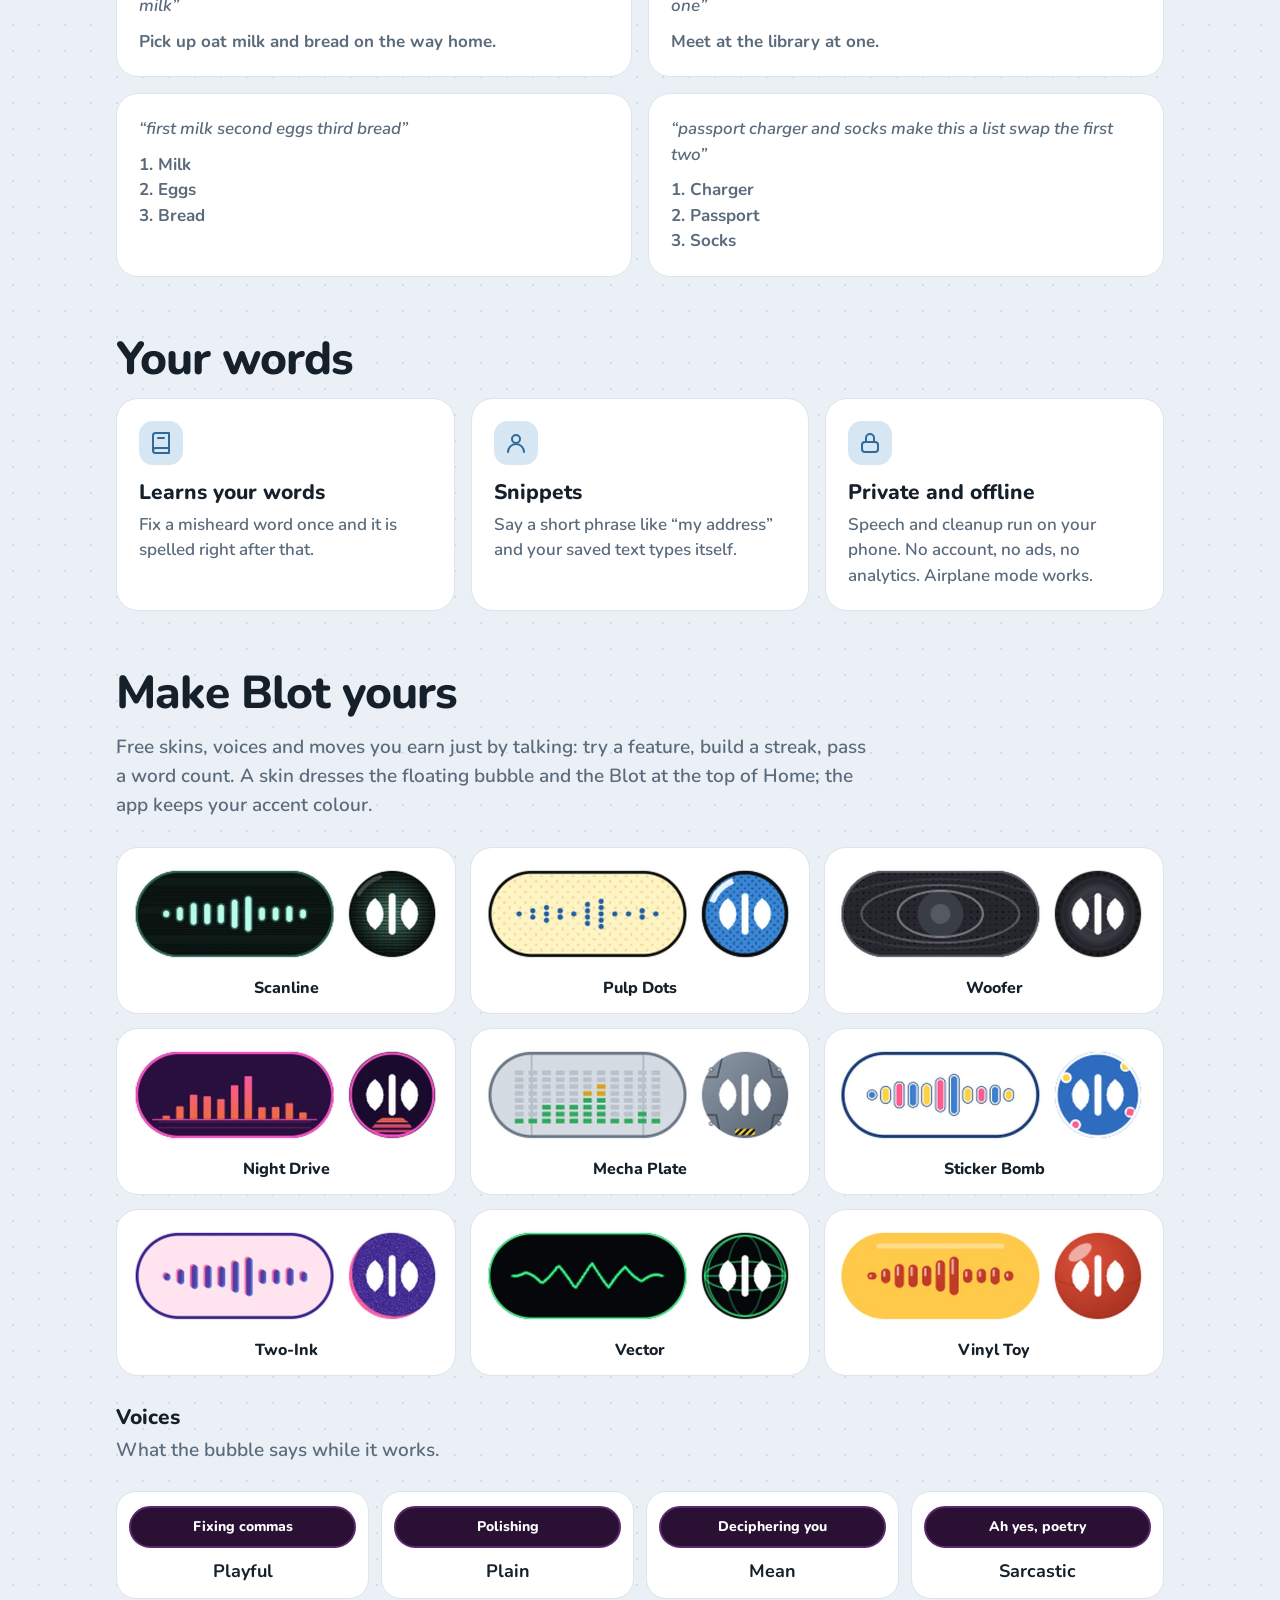
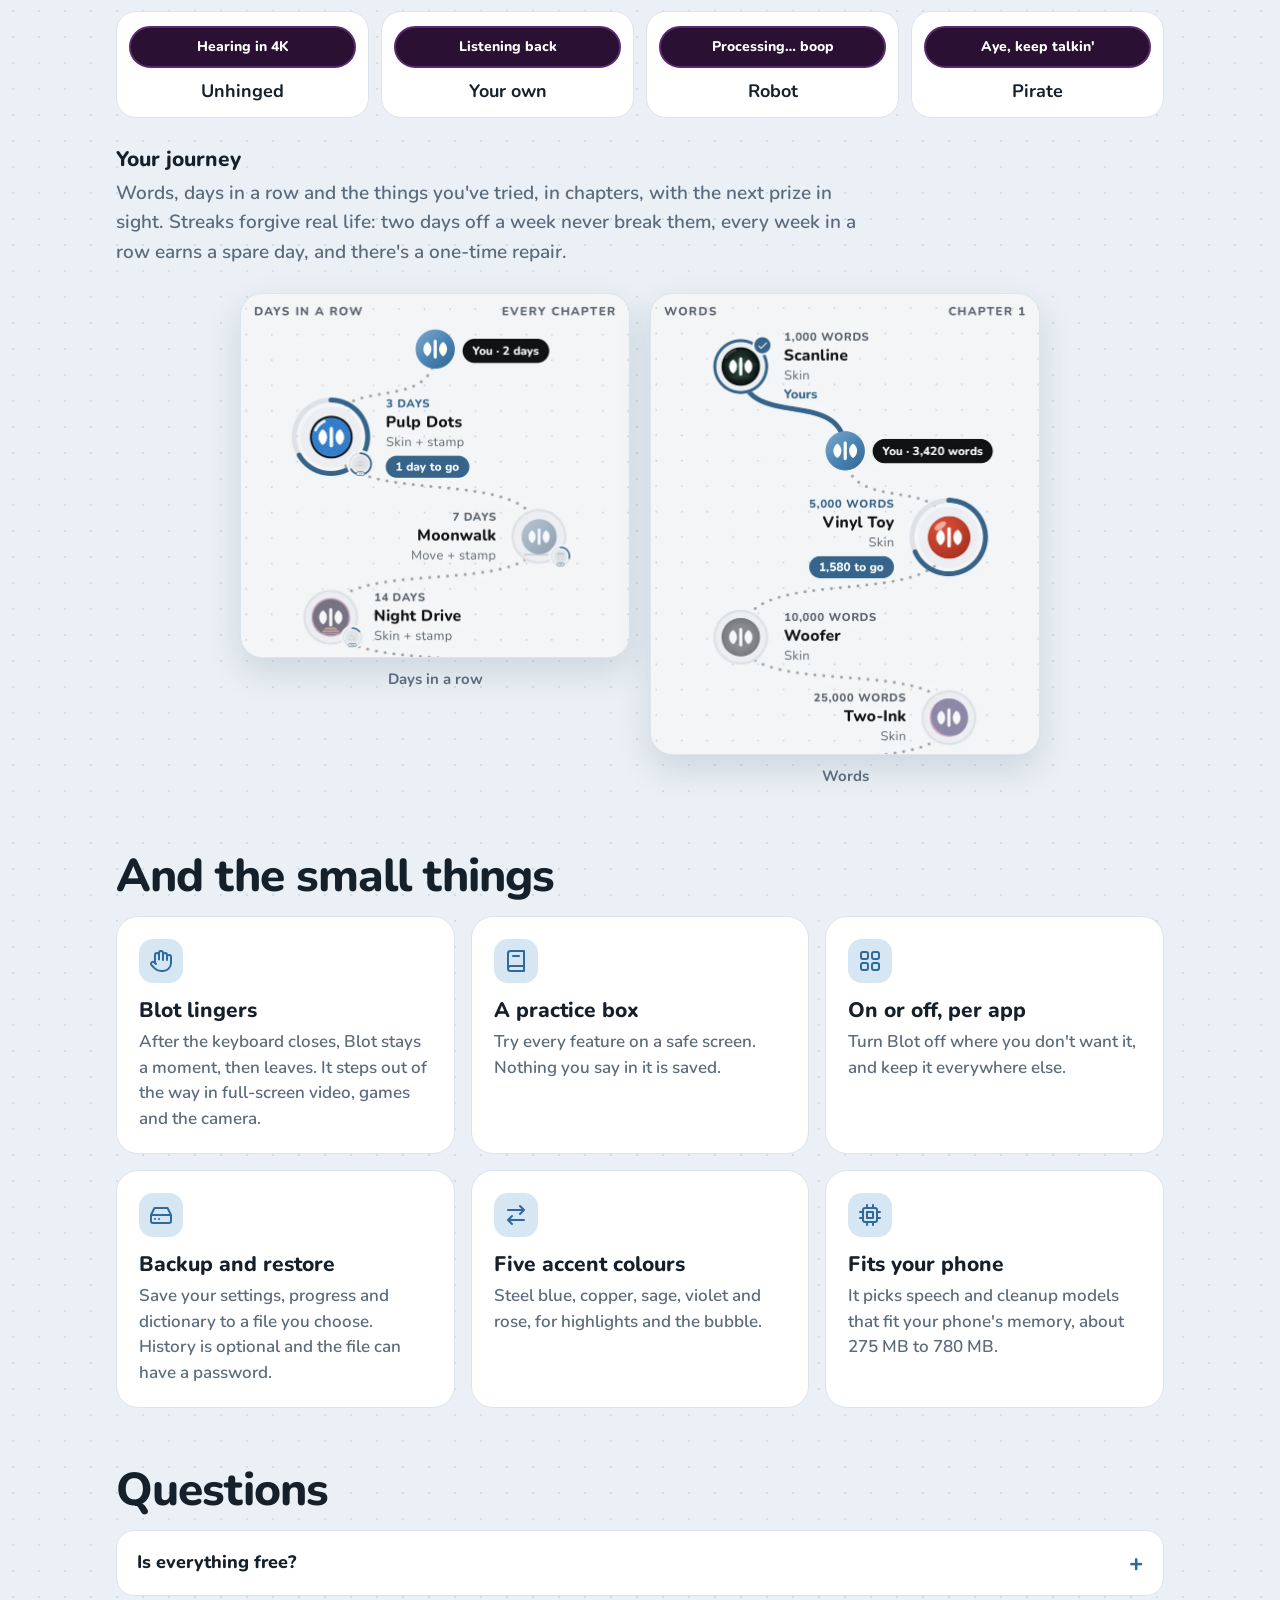
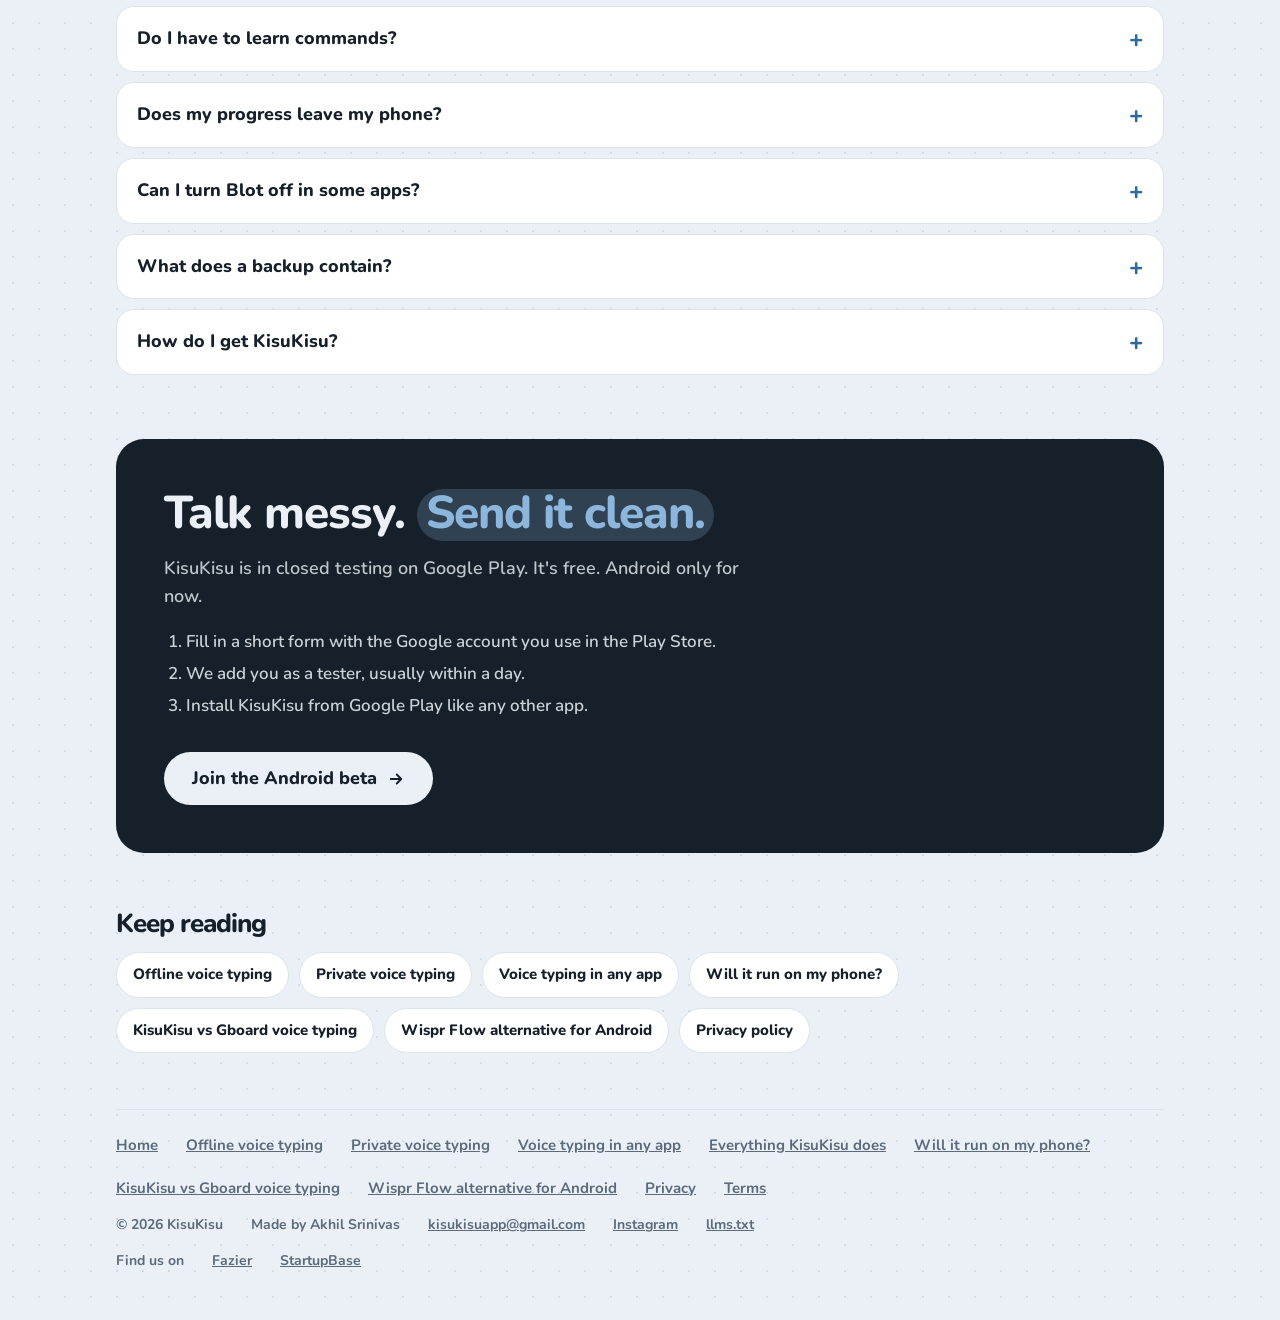
==== commit 66b62731: "Site: Terms page, privacy Security and breach sections, effective 25 October 2026, launch-directory " ====
--- a/features.html
+++ b/features.html
@@ -166,7 +166,7 @@
   <p class="sub">What the bubble says while it works.</p>
   <div class="voices"><div class="voice"><span class="vline">Fixing commas</span><b>Playful</b></div><div class="voice"><span class="vline">Polishing</span><b>Plain</b></div><div class="voice"><span class="vline">Deciphering you</span><b>Mean</b></div><div class="voice"><span class="vline">Ah yes, poetry</span><b>Sarcastic</b></div><div class="voice"><span class="vline">Hearing in 4K</span><b>Unhinged</b></div><div class="voice"><span class="vline">Listening back</span><b>Your own</b></div><div class="voice"><span class="vline">Processing… boop</span><b>Robot</b></div><div class="voice"><span class="vline">Aye, keep talkin&#x27;</span><b>Pirate</b></div></div>
   <h3 style="margin-top:28px">Your journey</h3>
-  <p class="sub">Words, days in a row and the things you've tried, in chapters, with the next prize in sight. Streaks forgive a missed day: a freeze each week and a one-time repair.</p>
+  <p class="sub">Words, days in a row and the things you've tried, in chapters, with the next prize in sight. Streaks forgive real life: two days off a week never break them, every week in a row earns a spare day, and there's a one-time repair.</p>
   <div class="shots">
     <figure class="shot"><img src="assets/app/crop-journey-days.webp" width="780" height="730" loading="lazy" alt="Your journey, days in a row: 3 days unlocks the Pulp Dots skin, 7 days the Moonwalk move, 14 days the Night Drive skin"><figcaption>Days in a row</figcaption></figure>
     <figure class="shot"><img src="assets/app/crop-journey-words.webp" width="780" height="925" loading="lazy" alt="Your journey, words: 1,000 words unlocks Scanline, 5,000 Vinyl Toy, 10,000 Woofer, 25,000 Two-Ink"><figcaption>Words</figcaption></figure>
@@ -211,8 +211,9 @@
 
 </main>
 <footer>
-  <div class="cols"><a href="./">Home</a><a href="offline-voice-typing.html">Offline voice typing</a><a href="private-voice-typing.html">Private voice typing</a><a href="voice-typing-any-app.html">Voice typing in any app</a><a href="features.html">Everything KisuKisu does</a><a href="will-it-run-on-my-phone.html">Will it run on my phone?</a><a href="compare/gboard-voice-typing.html">KisuKisu vs Gboard voice typing</a><a href="compare/wispr-flow-alternative-android.html">Wispr Flow alternative for Android</a><a href="privacy.html">Privacy</a></div>
+  <div class="cols"><a href="./">Home</a><a href="offline-voice-typing.html">Offline voice typing</a><a href="private-voice-typing.html">Private voice typing</a><a href="voice-typing-any-app.html">Voice typing in any app</a><a href="features.html">Everything KisuKisu does</a><a href="will-it-run-on-my-phone.html">Will it run on my phone?</a><a href="compare/gboard-voice-typing.html">KisuKisu vs Gboard voice typing</a><a href="compare/wispr-flow-alternative-android.html">Wispr Flow alternative for Android</a><a href="privacy.html">Privacy</a><a href="terms.html">Terms</a></div>
   <div class="cols fine"><span>© 2026 KisuKisu</span><span>Made by Akhil Srinivas</span><a href="mailto:kisukisuapp@gmail.com">kisukisuapp@gmail.com</a><a href="https://instagram.com/kisukisuapp">Instagram</a><a href="llms.txt">llms.txt</a></div>
+  <div class="cols fine"><span>Find us on</span><a href="https://fazier.com">Fazier</a><a href="https://startupbase.io">StartupBase</a></div>
 </footer>
 </div>
 </body>
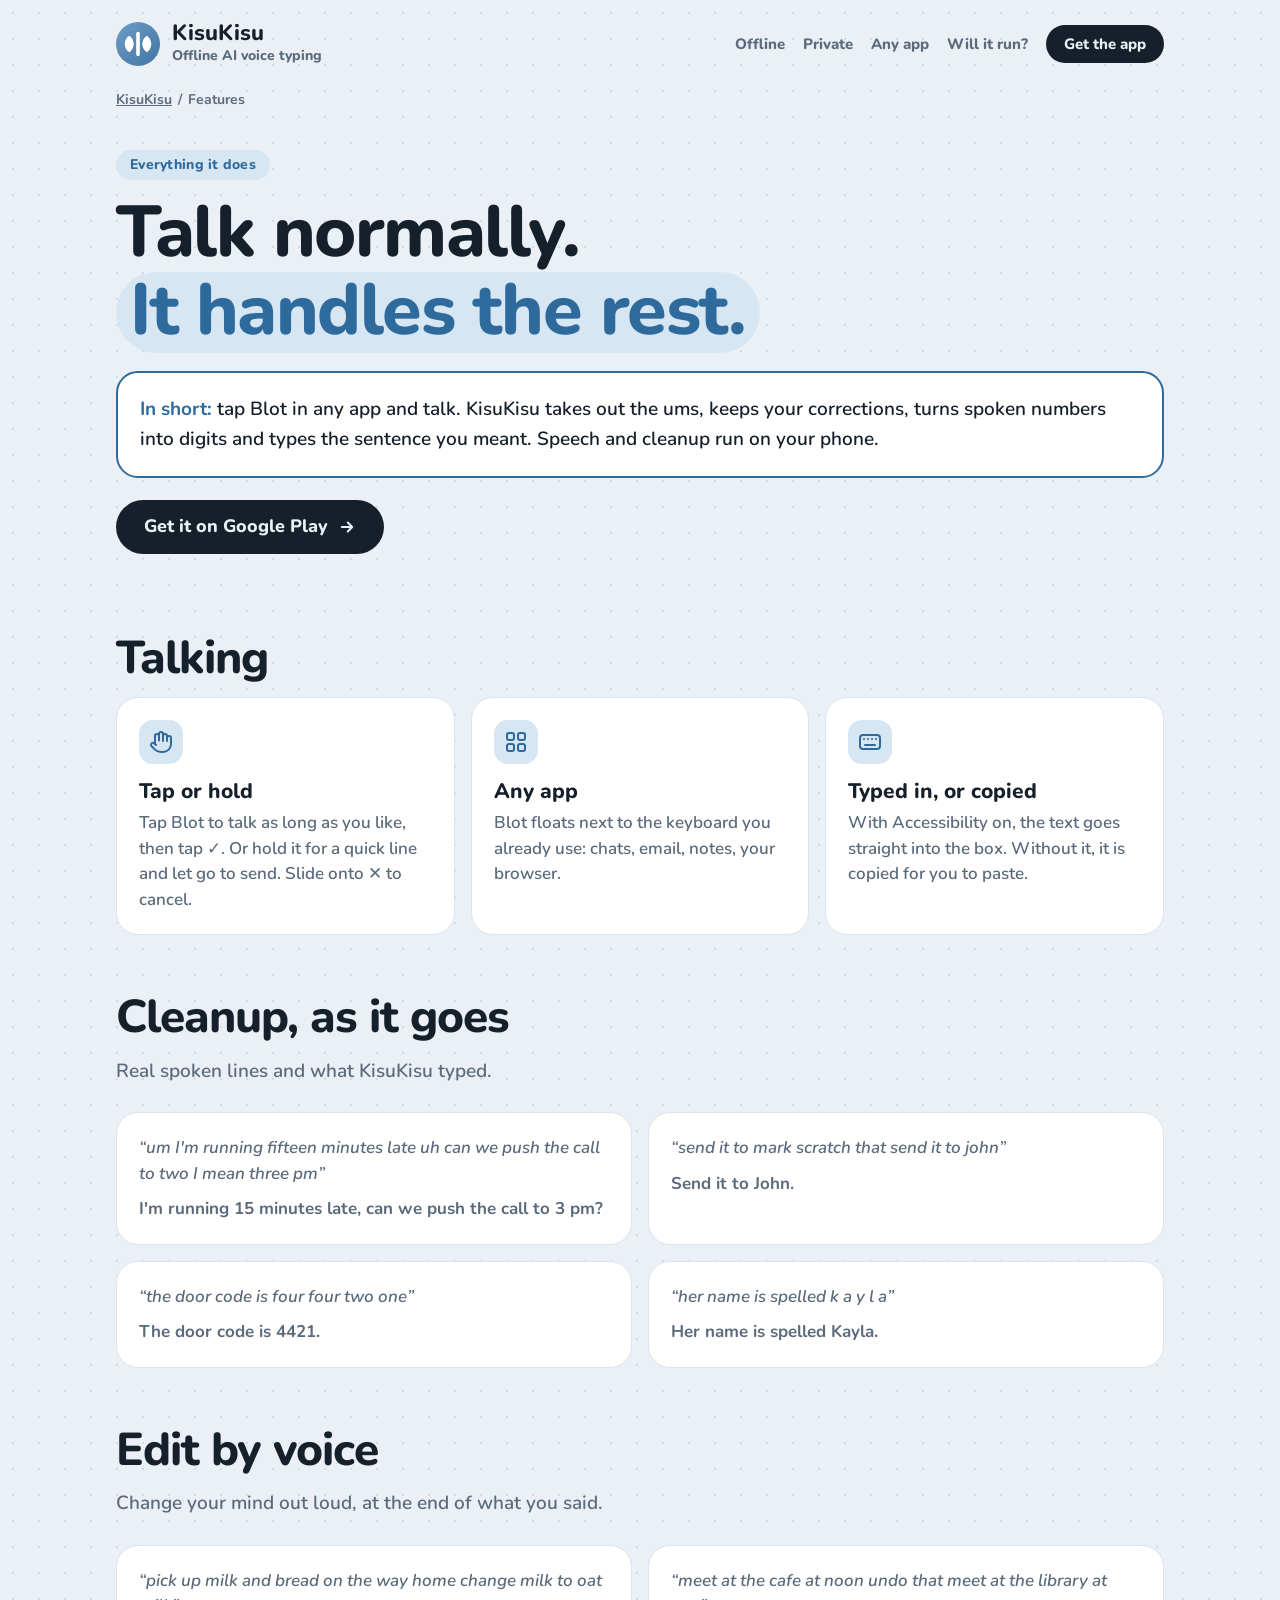
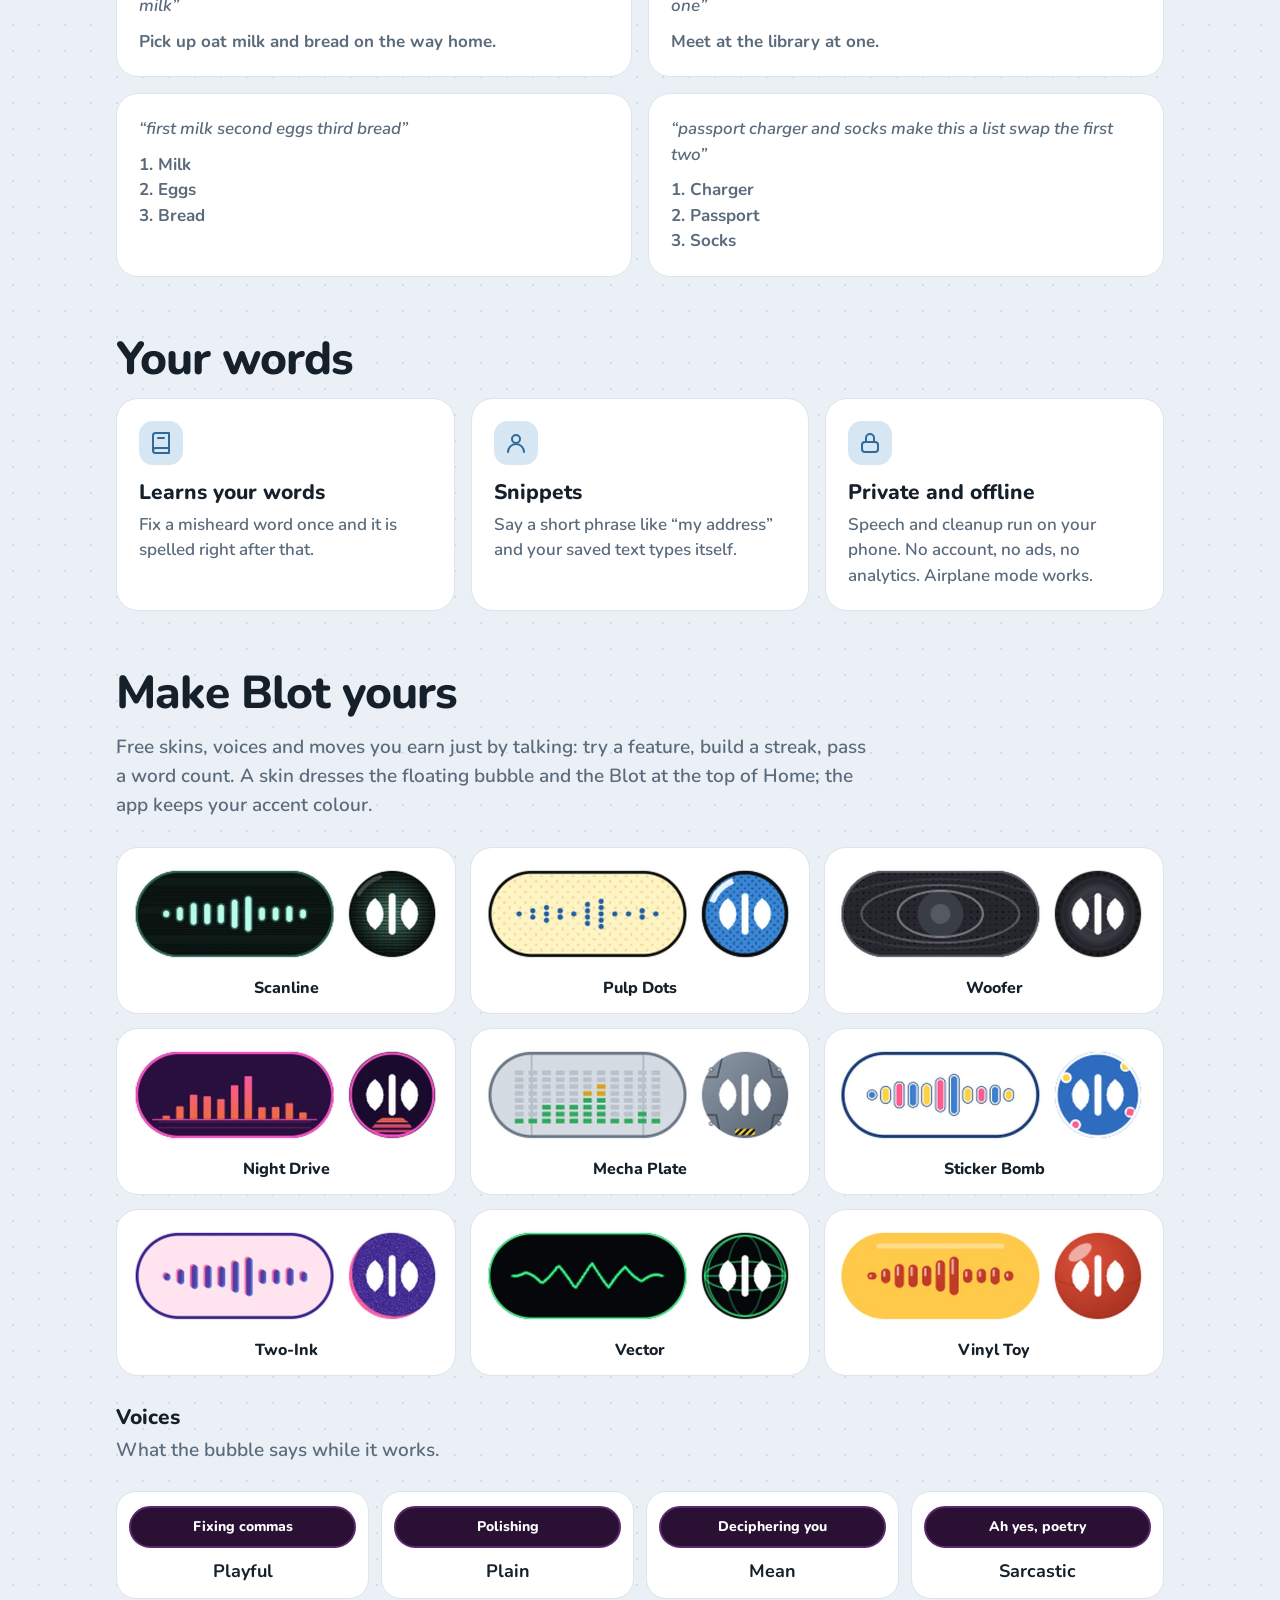
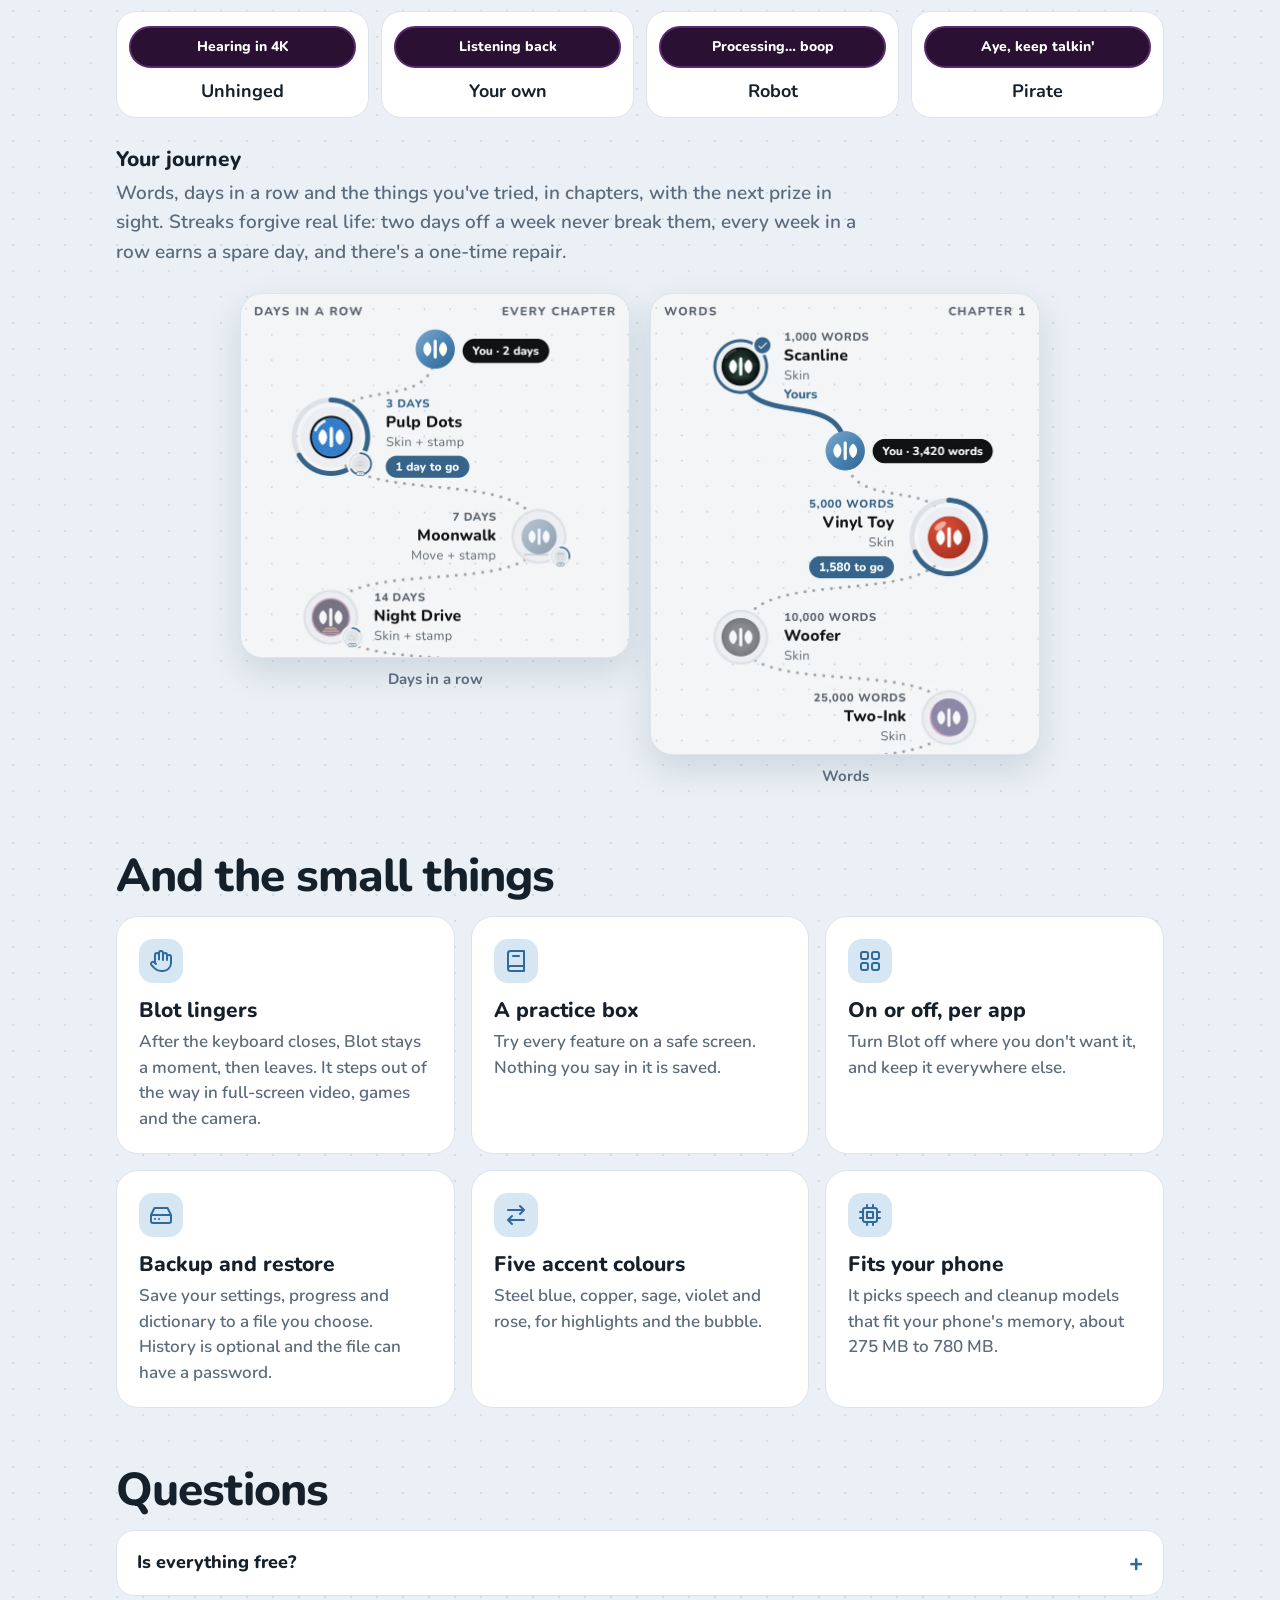
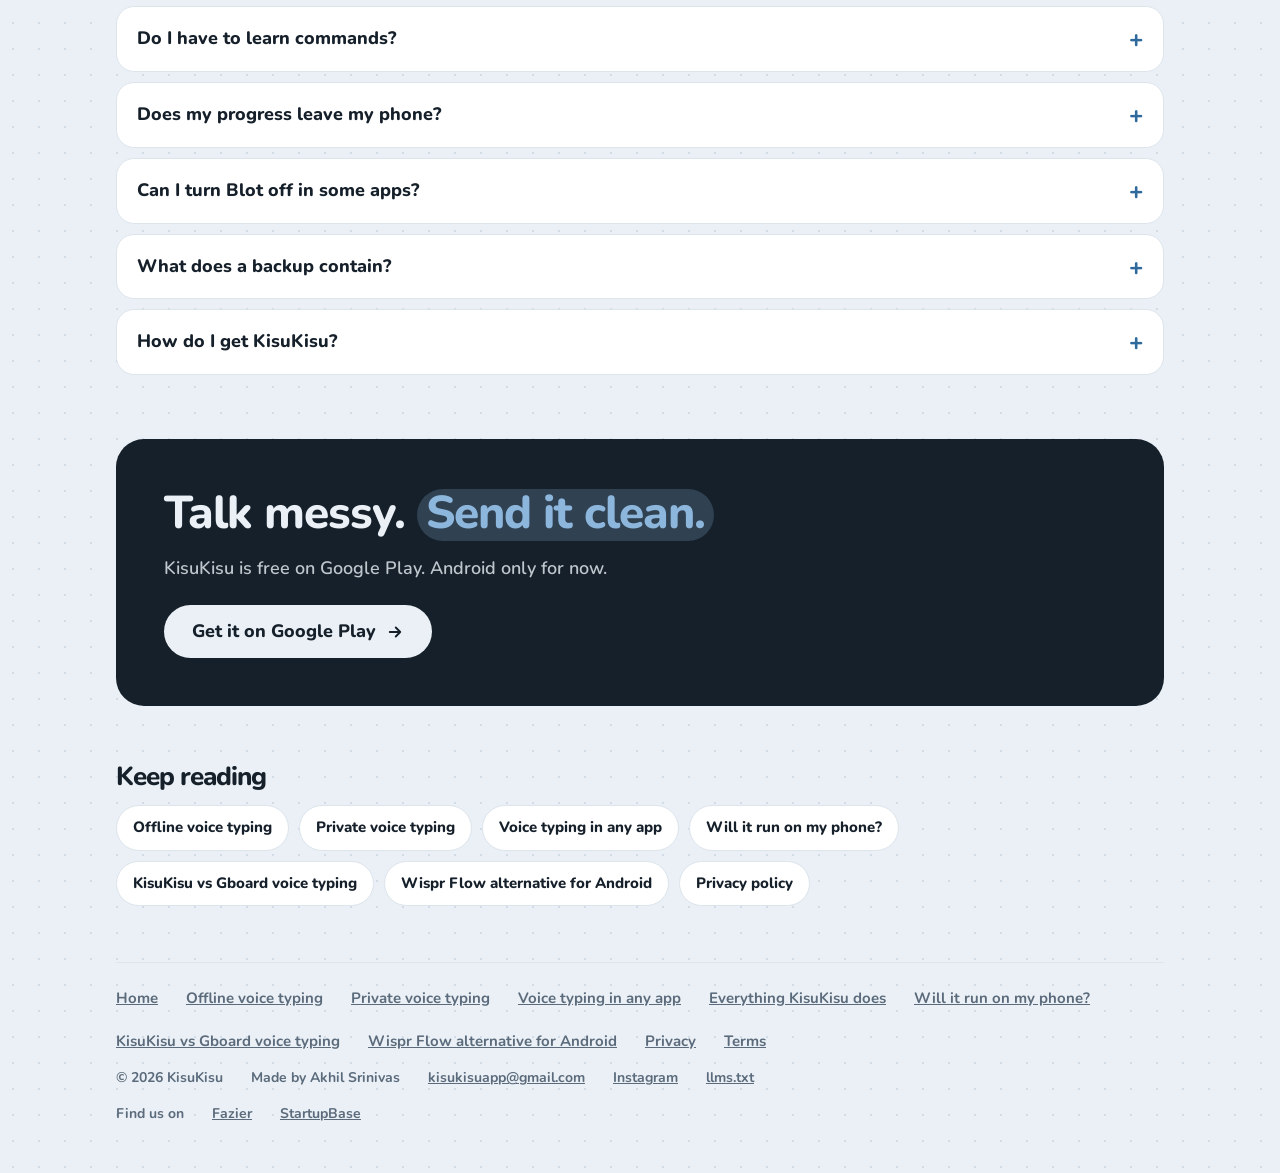
==== commit 0d98843a: "Site: public on Google Play; every beta form CTA and testing line now points to the Play listing Bui" ====
--- a/features.html
+++ b/features.html
@@ -95,7 +95,7 @@
    "name": "How do I get KisuKisu?",
    "acceptedAnswer": {
     "@type": "Answer",
-    "text": "KisuKisu is in closed testing on Google Play. Fill in the short form with the Google account you use in the Play Store. We add you, usually within a day, and you install it from Google Play."
+    "text": "KisuKisu is on Google Play. Install it like any other app."
    }
   }
  ]
@@ -106,7 +106,7 @@
 <div class="wrap">
 <header class="top">
   <a class="lock" href="./" aria-label="KisuKisu home"><svg width="44" height="44" viewBox="0 0 100 100" aria-hidden="true"><defs><linearGradient id="g" x1="0" y1="0" x2="1" y2="1"><stop offset="0" stop-color="#6E9CC6"/><stop offset="1" stop-color="#3F76A4"/></linearGradient></defs><circle cx="50" cy="50" r="50" fill="url(#g)"/><path transform="translate(7 7) scale(0.86)" fill="#fff" d="M26.7,28.5 A25.43,25.43 0 0,0 26.7,71.5 A25.43,25.43 0 0,0 26.7,28.5 Z M45.25,22.05 A4.75,4.75 0 0,1 54.75,22.05 L54.75,77.95 A4.75,4.75 0 0,1 45.25,77.95 Z M73.3,28.5 A25.43,25.43 0 0,0 73.3,71.5 A25.43,25.43 0 0,0 73.3,28.5 Z"/></svg><div><b>KisuKisu</b><span>Offline AI voice typing</span></div></a>
-  <nav aria-label="Main"><a class="nl" href="offline-voice-typing.html">Offline</a><a class="nl" href="private-voice-typing.html">Private</a><a class="nl" href="voice-typing-any-app.html">Any app</a><a class="nl" href="will-it-run-on-my-phone.html">Will it run?</a><a class="cta small" href="https://forms.gle/dwdAoq4V1xZWSHcG6">Join the beta</a></nav>
+  <nav aria-label="Main"><a class="nl" href="offline-voice-typing.html">Offline</a><a class="nl" href="private-voice-typing.html">Private</a><a class="nl" href="voice-typing-any-app.html">Any app</a><a class="nl" href="will-it-run-on-my-phone.html">Will it run?</a><a class="cta small" href="https://play.google.com/store/apps/details?id=com.kisukisu.app">Get the app</a></nav>
 </header>
 <main>
 
@@ -115,7 +115,7 @@
   <p class="kicker">Everything it does</p>
   <h1 class="mid">Talk normally. <em>It handles the rest.</em></h1>
   <div class="answer"><b>In short:</b> tap Blot in any app and talk. KisuKisu takes out the ums, keeps your corrections, turns spoken numbers into digits and types the sentence you meant. Speech and cleanup run on your phone.</div>
-  <p style="margin-top:22px"><a class="cta" href="https://forms.gle/dwdAoq4V1xZWSHcG6">Join the Android beta <svg width="18" height="18" viewBox="0 0 24 24" fill="none" stroke="currentColor" stroke-width="2.5" stroke-linecap="round" stroke-linejoin="round" aria-hidden="true"><path d="M5 12h14M13 6l6 6-6 6"/></svg></a></p>
+  <p style="margin-top:22px"><a class="cta" href="https://play.google.com/store/apps/details?id=com.kisukisu.app">Get it on Google Play <svg width="18" height="18" viewBox="0 0 24 24" fill="none" stroke="currentColor" stroke-width="2.5" stroke-linecap="round" stroke-linejoin="round" aria-hidden="true"><path d="M5 12h14M13 6l6 6-6 6"/></svg></a></p>
 </section>
 
 <section>
@@ -193,19 +193,14 @@
 <details><summary>Does my progress leave my phone?</summary><div><p>No. Your journey, streaks and rewards stay on the phone. Nothing is sent anywhere.</p></div></details>
 <details><summary>Can I turn Blot off in some apps?</summary><div><p>Yes. Turn the bubble on or off for each app.</p></div></details>
 <details><summary>What does a backup contain?</summary><div><p>Your settings, rewards progress, per-app choices and dictionary. Dictation history is optional and you choose it. You can add a password. The file goes where you save it, and KisuKisu never sends it anywhere.</p></div></details>
-<details><summary>How do I get KisuKisu?</summary><div><p>KisuKisu is in closed testing on Google Play. <a href="https://forms.gle/dwdAoq4V1xZWSHcG6">Fill in the short form</a> with the Google account you use in the Play Store. We add you, usually within a day, and you install it from Google Play.</p></div></details>
+<details><summary>How do I get KisuKisu?</summary><div><p>KisuKisu is on <a href="https://play.google.com/store/apps/details?id=com.kisukisu.app">Google Play</a>. Install it like any other app.</p></div></details>
 </div>
 </section>
 
 <section id="beta" class="beta">
   <h2>Talk messy. <em>Send it clean.</em></h2>
-  <p>KisuKisu is in closed testing on Google Play. It's free. Android only for now.</p>
-  <ol>
-    <li>Fill in a short form with the Google account you use in the Play Store.</li>
-    <li>We add you as a tester, usually within a day.</li>
-    <li>Install KisuKisu from Google Play like any other app.</li>
-  </ol>
-  <a class="cta" href="https://forms.gle/dwdAoq4V1xZWSHcG6">Join the Android beta <svg width="18" height="18" viewBox="0 0 24 24" fill="none" stroke="currentColor" stroke-width="2.5" stroke-linecap="round" stroke-linejoin="round" aria-hidden="true"><path d="M5 12h14M13 6l6 6-6 6"/></svg></a>
+  <p>KisuKisu is free on Google Play. Android only for now.</p>
+  <a class="cta" href="https://play.google.com/store/apps/details?id=com.kisukisu.app">Get it on Google Play <svg width="18" height="18" viewBox="0 0 24 24" fill="none" stroke="currentColor" stroke-width="2.5" stroke-linecap="round" stroke-linejoin="round" aria-hidden="true"><path d="M5 12h14M13 6l6 6-6 6"/></svg></a>
 </section>
 <section><h2 style="font-size:26px">Keep reading</h2><div class="related"><a href="offline-voice-typing.html">Offline voice typing</a><a href="private-voice-typing.html">Private voice typing</a><a href="voice-typing-any-app.html">Voice typing in any app</a><a href="will-it-run-on-my-phone.html">Will it run on my phone?</a><a href="compare/gboard-voice-typing.html">KisuKisu vs Gboard voice typing</a><a href="compare/wispr-flow-alternative-android.html">Wispr Flow alternative for Android</a><a href="privacy.html">Privacy policy</a></div></section>
 
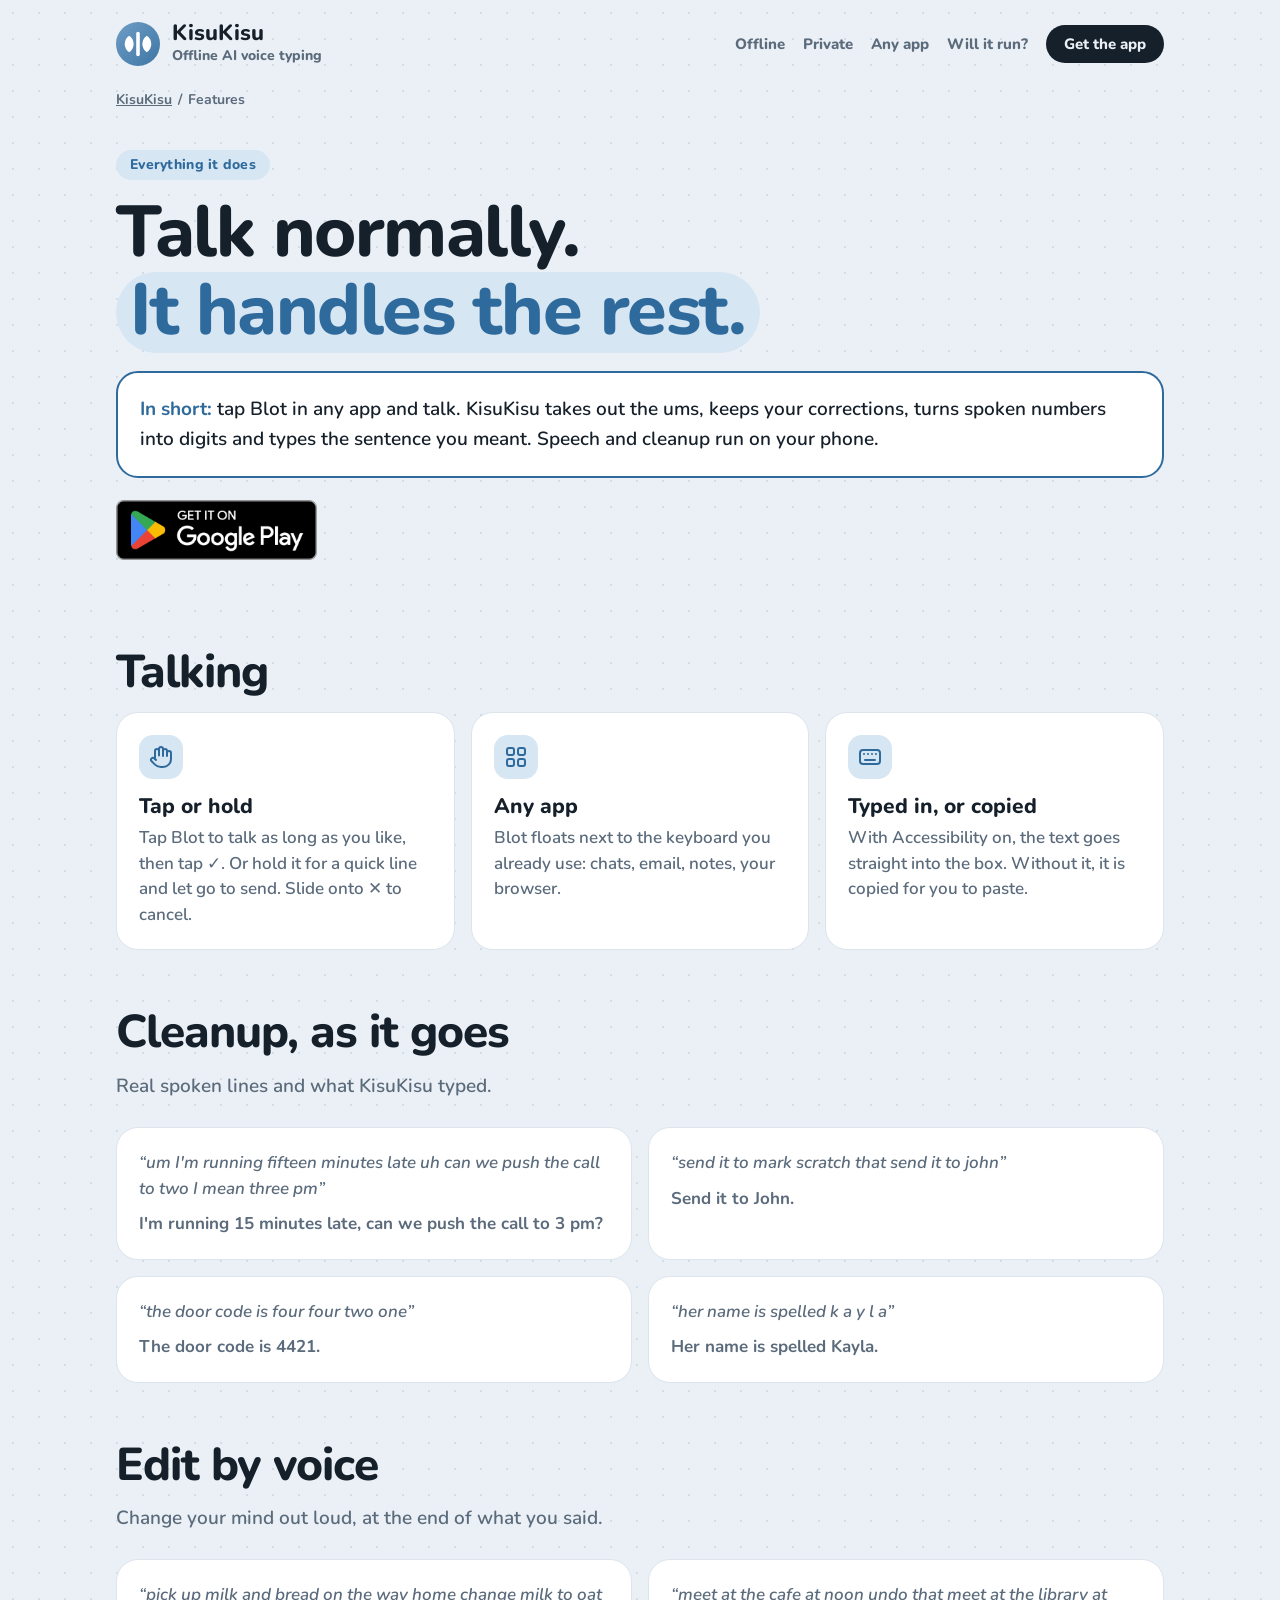
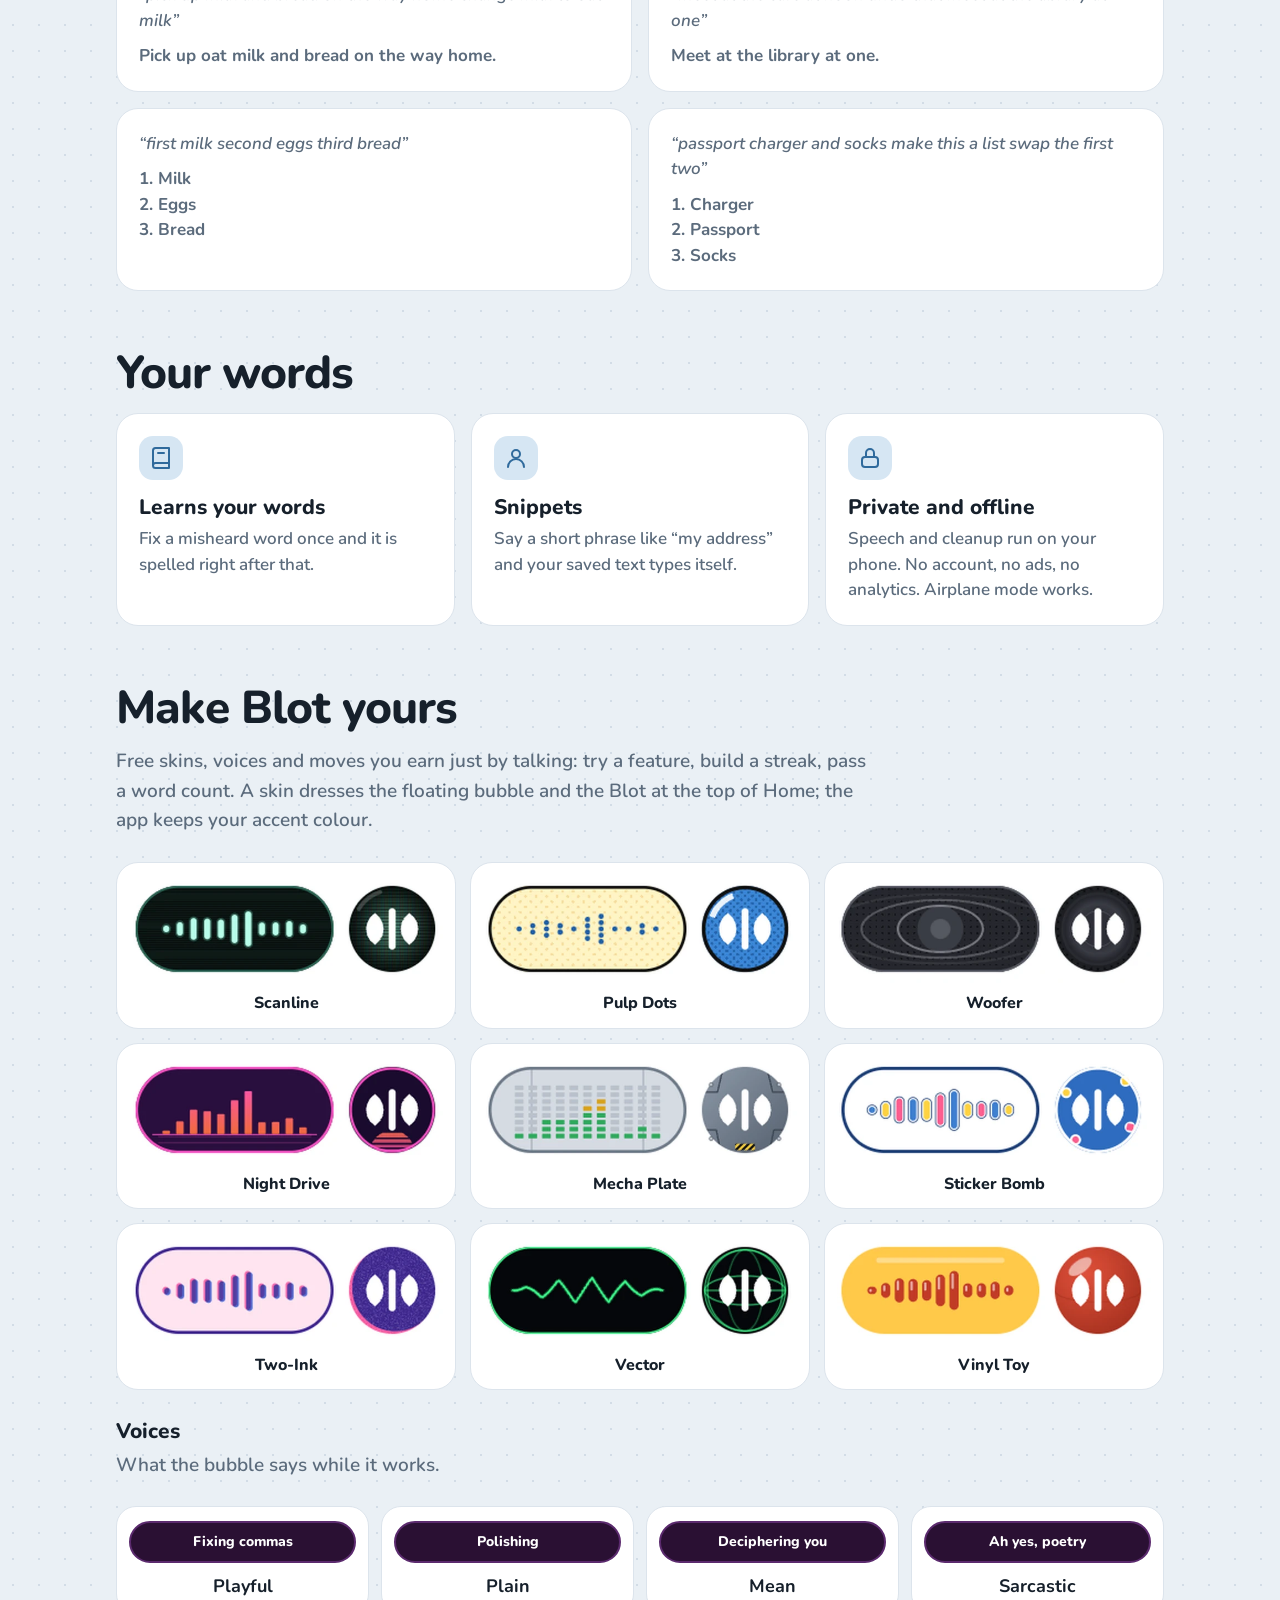
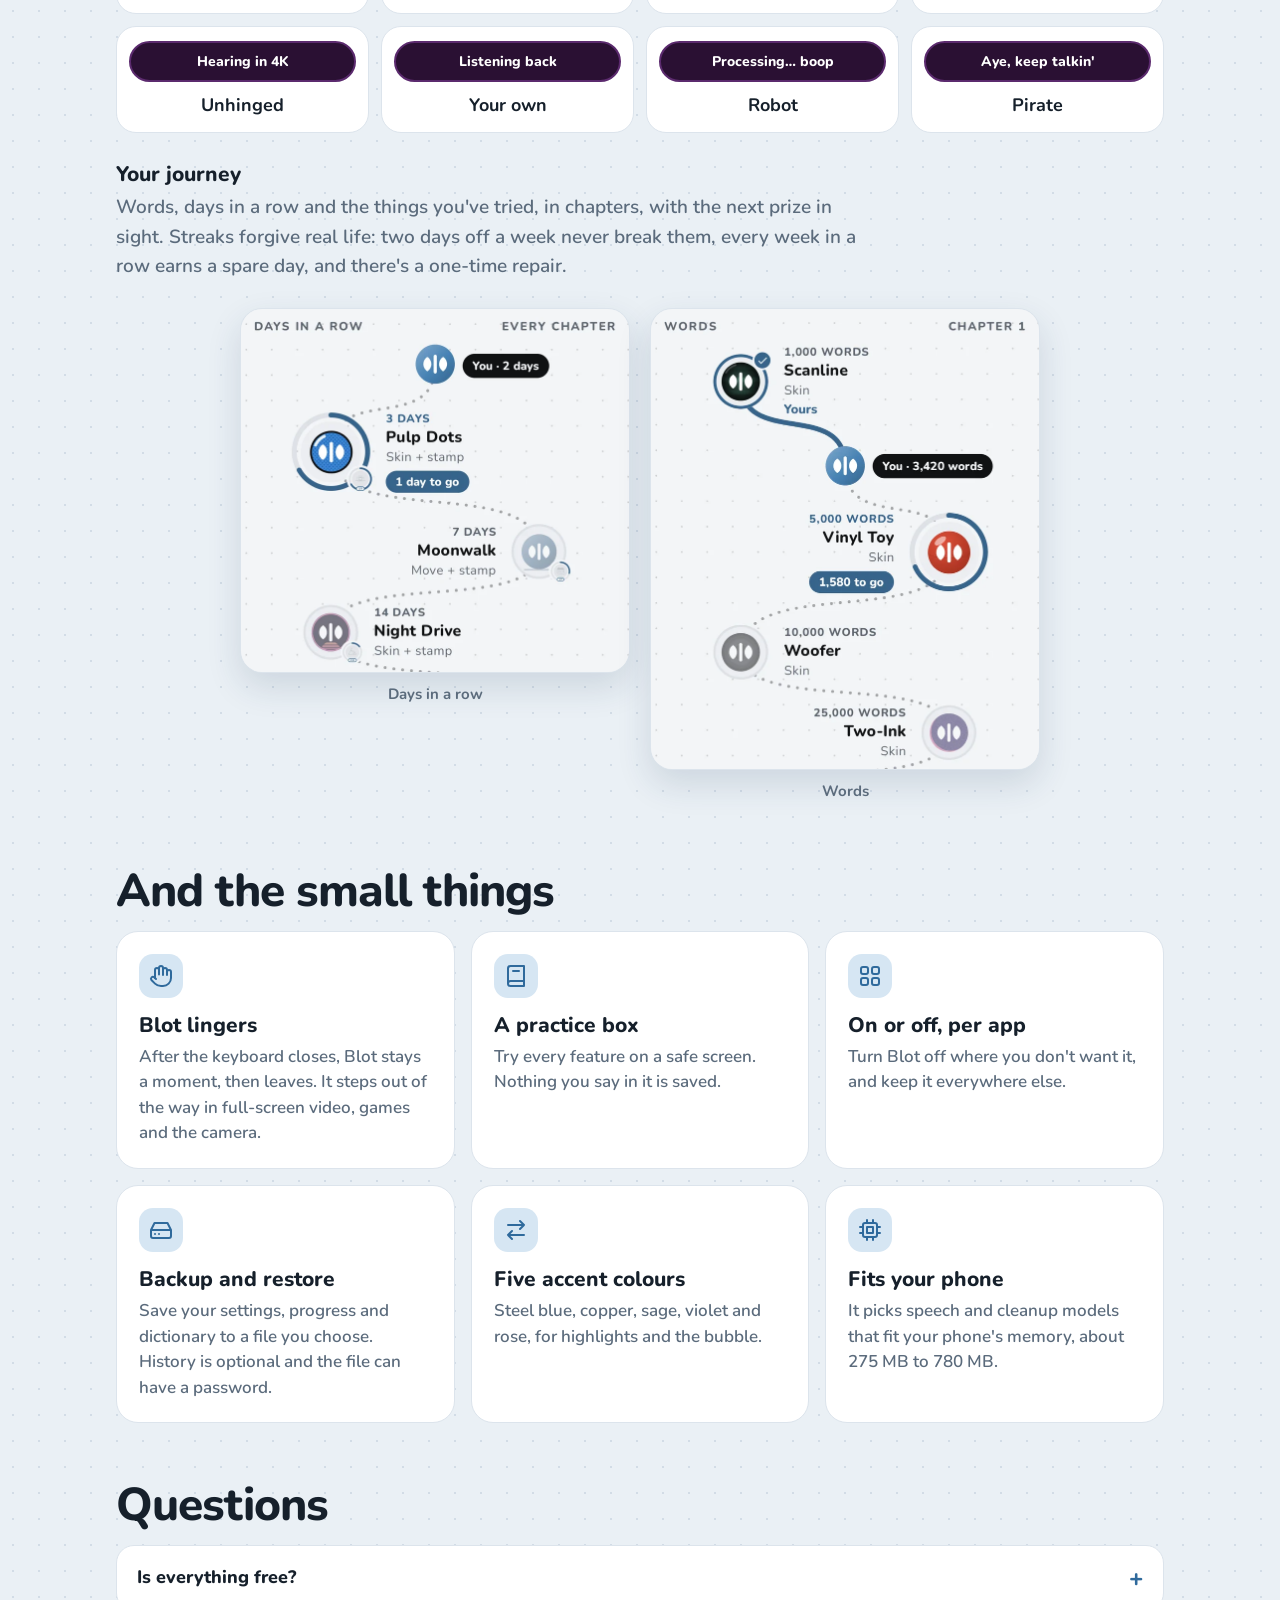
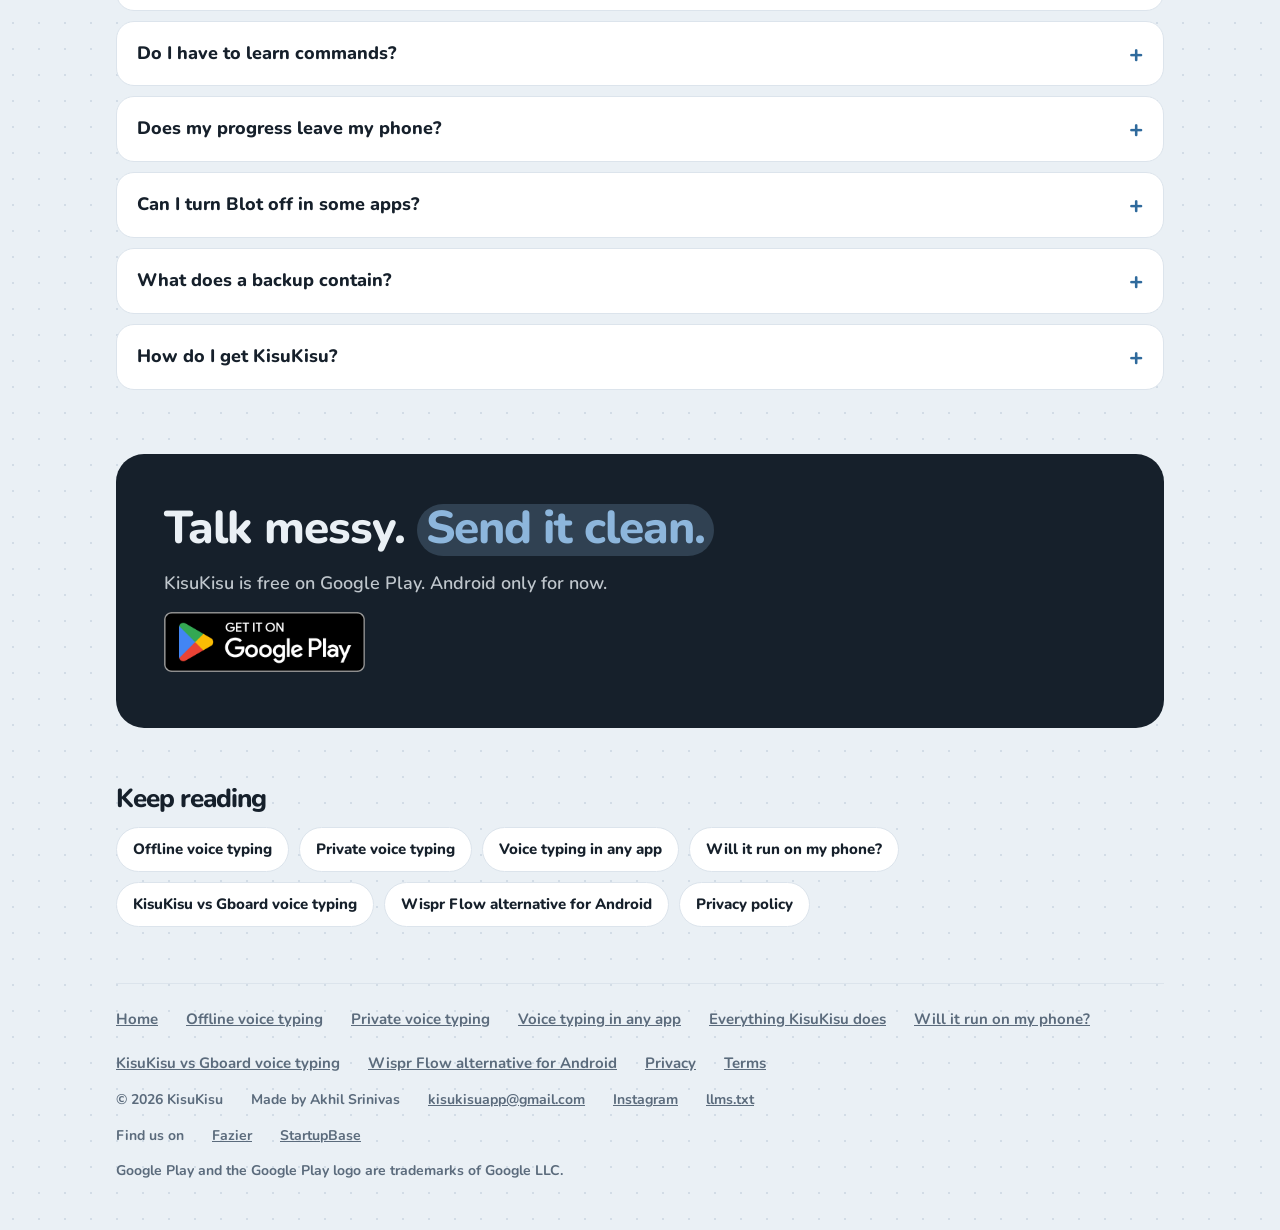
==== commit fdcc3298: "Site: the official Google Play badge is the download button (hero, final and page CTAs), with the Go" ====
--- a/features.html
+++ b/features.html
@@ -115,7 +115,7 @@
   <p class="kicker">Everything it does</p>
   <h1 class="mid">Talk normally. <em>It handles the rest.</em></h1>
   <div class="answer"><b>In short:</b> tap Blot in any app and talk. KisuKisu takes out the ums, keeps your corrections, turns spoken numbers into digits and types the sentence you meant. Speech and cleanup run on your phone.</div>
-  <p style="margin-top:22px"><a class="cta" href="https://play.google.com/store/apps/details?id=com.kisukisu.app">Get it on Google Play <svg width="18" height="18" viewBox="0 0 24 24" fill="none" stroke="currentColor" stroke-width="2.5" stroke-linecap="round" stroke-linejoin="round" aria-hidden="true"><path d="M5 12h14M13 6l6 6-6 6"/></svg></a></p>
+  <p style="margin-top:22px"><a class="play-badge" href="https://play.google.com/store/apps/details?id=com.kisukisu.app"><img src="/assets/google-play-badge.png" alt="Get it on Google Play" width="201" height="60"></a></p>
 </section>
 
 <section>
@@ -200,7 +200,7 @@
 <section id="beta" class="beta">
   <h2>Talk messy. <em>Send it clean.</em></h2>
   <p>KisuKisu is free on Google Play. Android only for now.</p>
-  <a class="cta" href="https://play.google.com/store/apps/details?id=com.kisukisu.app">Get it on Google Play <svg width="18" height="18" viewBox="0 0 24 24" fill="none" stroke="currentColor" stroke-width="2.5" stroke-linecap="round" stroke-linejoin="round" aria-hidden="true"><path d="M5 12h14M13 6l6 6-6 6"/></svg></a>
+  <a class="play-badge" href="https://play.google.com/store/apps/details?id=com.kisukisu.app"><img src="/assets/google-play-badge.png" alt="Get it on Google Play" width="201" height="60"></a>
 </section>
 <section><h2 style="font-size:26px">Keep reading</h2><div class="related"><a href="offline-voice-typing.html">Offline voice typing</a><a href="private-voice-typing.html">Private voice typing</a><a href="voice-typing-any-app.html">Voice typing in any app</a><a href="will-it-run-on-my-phone.html">Will it run on my phone?</a><a href="compare/gboard-voice-typing.html">KisuKisu vs Gboard voice typing</a><a href="compare/wispr-flow-alternative-android.html">Wispr Flow alternative for Android</a><a href="privacy.html">Privacy policy</a></div></section>
 
@@ -209,6 +209,7 @@
   <div class="cols"><a href="./">Home</a><a href="offline-voice-typing.html">Offline voice typing</a><a href="private-voice-typing.html">Private voice typing</a><a href="voice-typing-any-app.html">Voice typing in any app</a><a href="features.html">Everything KisuKisu does</a><a href="will-it-run-on-my-phone.html">Will it run on my phone?</a><a href="compare/gboard-voice-typing.html">KisuKisu vs Gboard voice typing</a><a href="compare/wispr-flow-alternative-android.html">Wispr Flow alternative for Android</a><a href="privacy.html">Privacy</a><a href="terms.html">Terms</a></div>
   <div class="cols fine"><span>© 2026 KisuKisu</span><span>Made by Akhil Srinivas</span><a href="mailto:kisukisuapp@gmail.com">kisukisuapp@gmail.com</a><a href="https://instagram.com/kisukisuapp">Instagram</a><a href="llms.txt">llms.txt</a></div>
   <div class="cols fine"><span>Find us on</span><a href="https://fazier.com">Fazier</a><a href="https://startupbase.io">StartupBase</a></div>
+  <div class="cols fine"><span>Google Play and the Google Play logo are trademarks of Google LLC.</span></div>
 </footer>
 </div>
 </body>
--- a/assets/site.css
+++ b/assets/site.css
@@ -182,3 +182,7 @@
 .vline { display: block; background: #2A1033; color: #fff; border: 2px solid #5B2A6E; border-radius: 999px; padding: 8px 10px; font-size: 14px; font-weight: 800; }
 .voice b { display: block; margin-top: 10px; font-size: 18px; }
 @media (max-width: 700px) { .voices { grid-template-columns: repeat(2, minmax(0, 1fr)); } }
+
+.play-badge { display: inline-block; line-height: 0; border-radius: 10px; transition: transform .15s ease, opacity .15s ease; }
+.play-badge:hover { transform: translateY(-2px); }
+.play-badge img { height: 60px; width: auto; display: block; }
